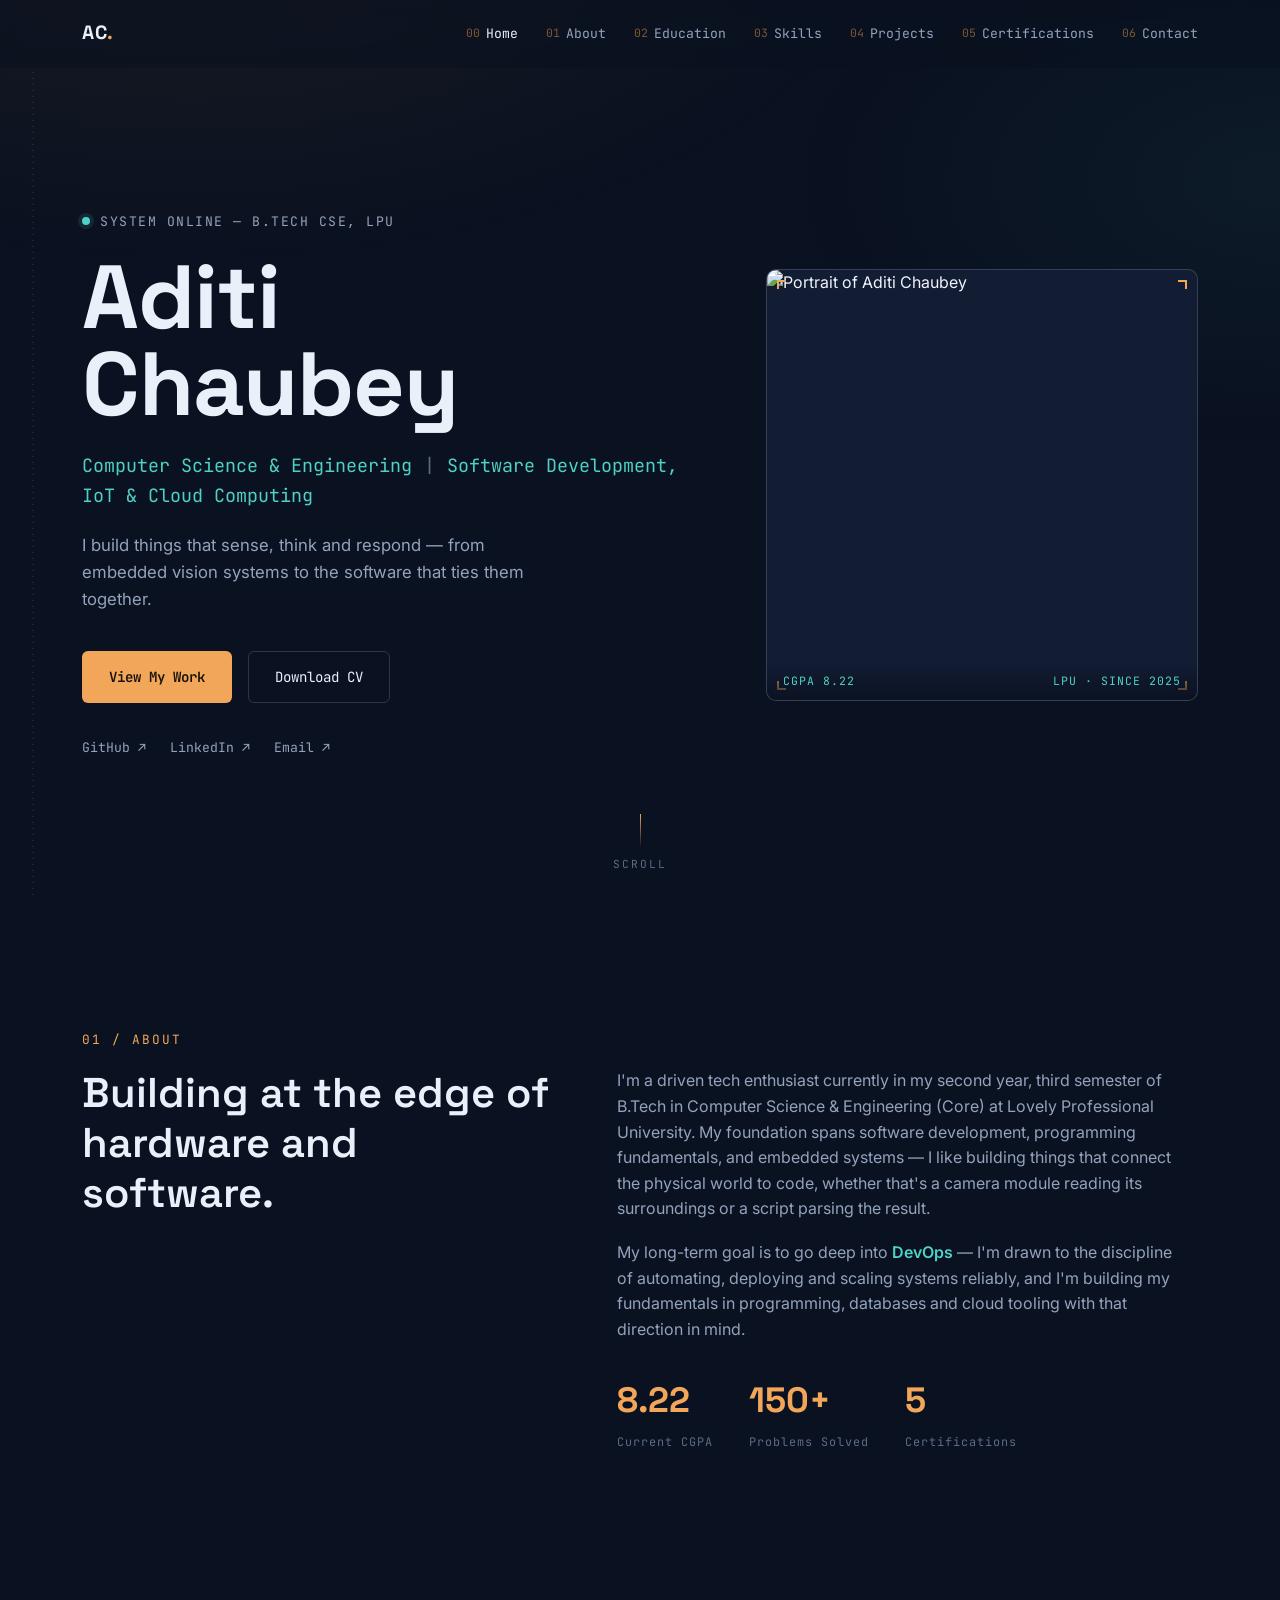
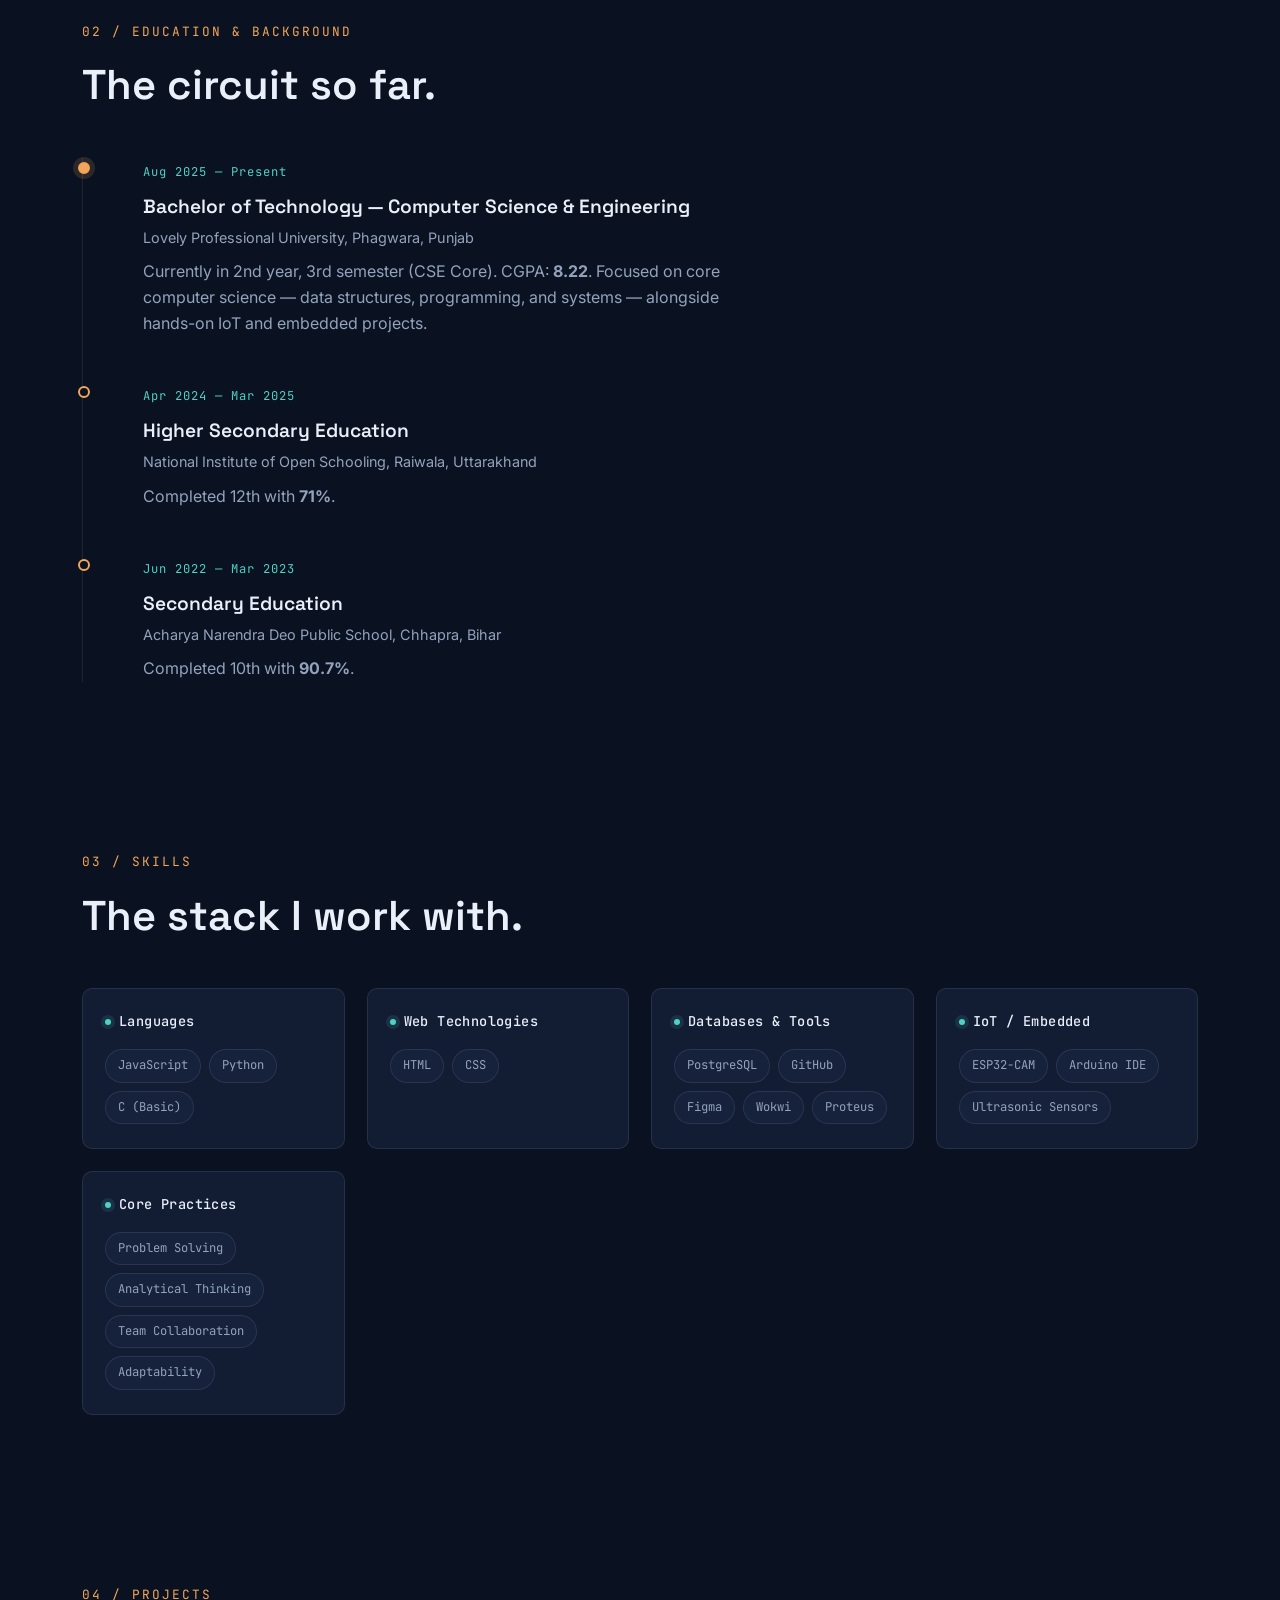
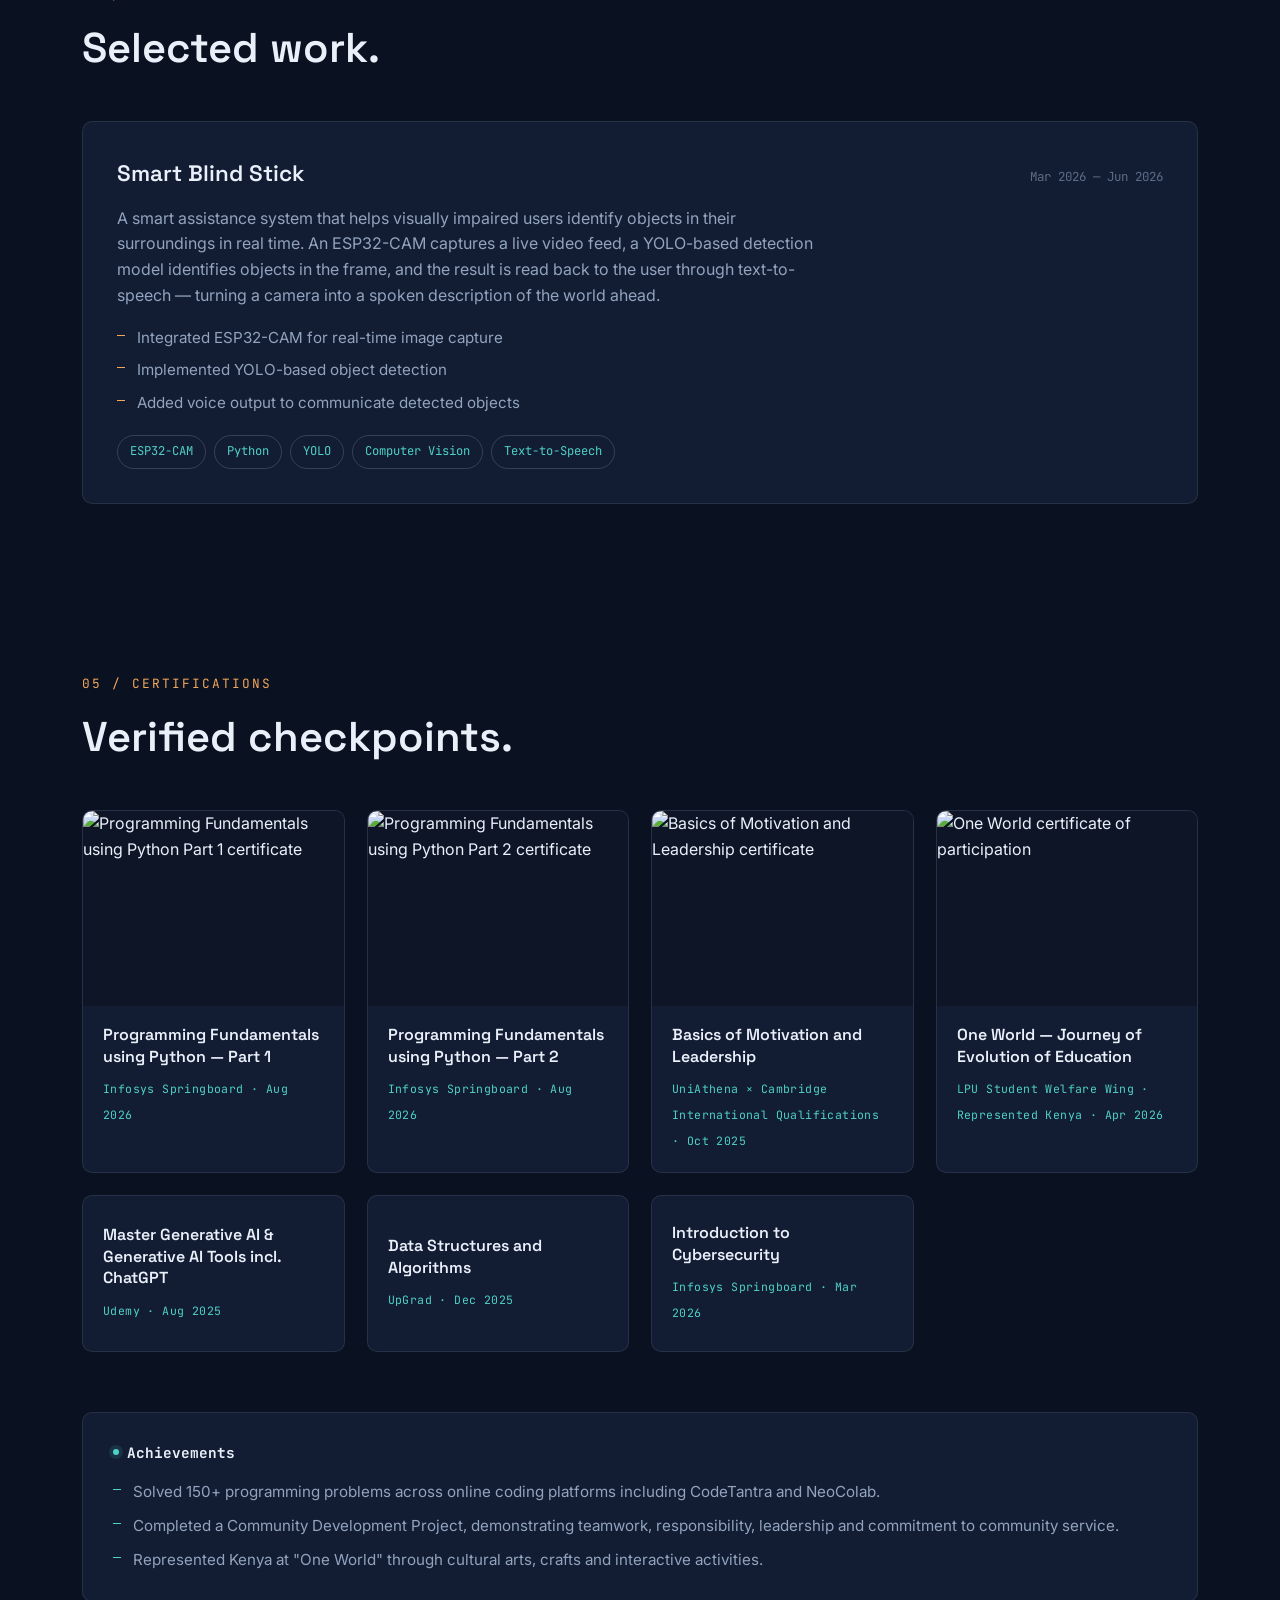
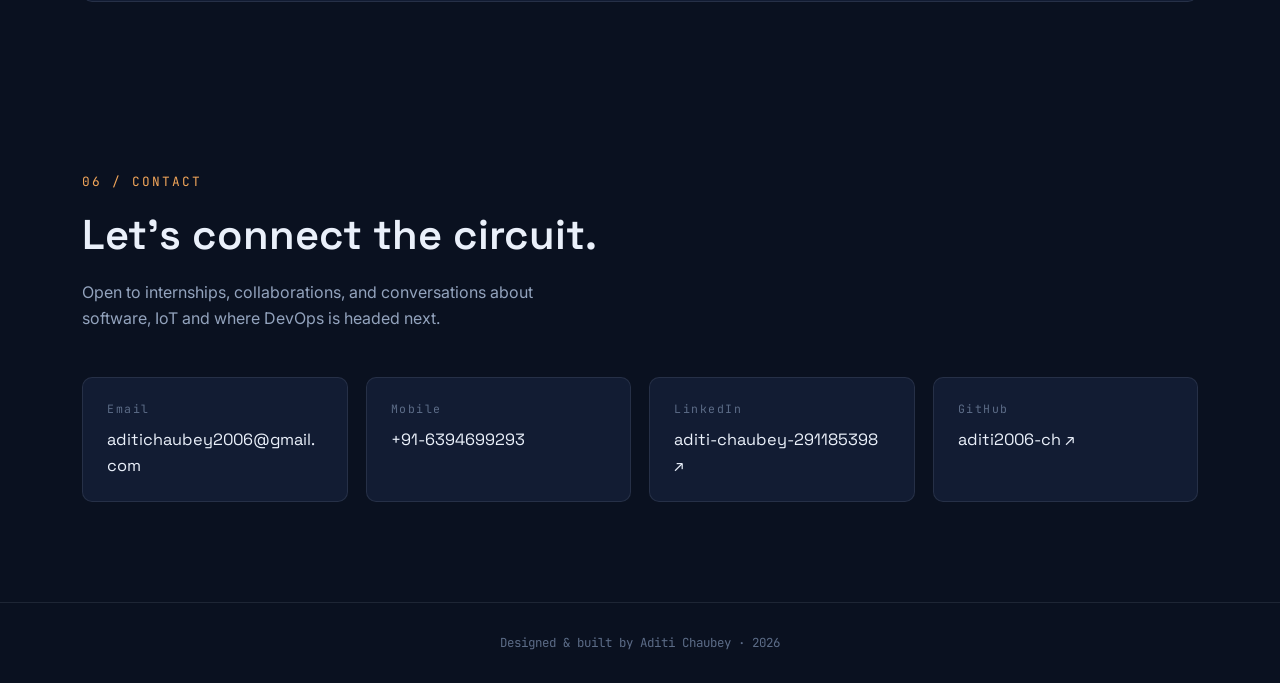
==== index.html @ 1ad700a3 "Add files via upload" ====
<!DOCTYPE html>
<html lang="en">
<head>
<meta charset="UTF-8">
<meta name="viewport" content="width=device-width, initial-scale=1.0">
<title>Aditi Chaubey — Computer Science & Engineering</title>
<meta name="description" content="Portfolio of Aditi Chaubey — CSE student at Lovely Professional University, working across software development, IoT and cloud computing.">
<link rel="preconnect" href="https://fonts.googleapis.com">
<link rel="preconnect" href="https://fonts.gstatic.com" crossorigin>
<link href="https://fonts.googleapis.com/css2?family=Space+Grotesk:wght@400;500;600;700&family=Inter:wght@400;500;600&family=JetBrains+Mono:wght@400;500&display=swap" rel="stylesheet">
<link rel="stylesheet" href="style.css">
</head>
<body>

<!-- Circuit trace that runs the length of the page -->
<svg class="trace-line" width="2" height="100%" viewBox="0 0 2 100" preserveAspectRatio="none" aria-hidden="true">
  <line x1="1" y1="0" x2="1" y2="100" />
</svg>

<div class="grain" aria-hidden="true"></div>

<nav class="navbar" id="navbar">
  <div class="nav-inner">
    <a href="#home" class="nav-logo">AC<span class="dot">.</span></a>
    <button class="nav-toggle" id="navToggle" aria-label="Toggle menu" aria-expanded="false">
      <span></span><span></span><span></span>
    </button>
    <ul class="nav-links" id="navLinks">
      <li><a href="#home"><span class="tag">00</span>Home</a></li>
      <li><a href="#about"><span class="tag">01</span>About</a></li>
      <li><a href="#education"><span class="tag">02</span>Education</a></li>
      <li><a href="#skills"><span class="tag">03</span>Skills</a></li>
      <li><a href="#projects"><span class="tag">04</span>Projects</a></li>
      <li><a href="#certifications"><span class="tag">05</span>Certifications</a></li>
      <li><a href="#contact"><span class="tag">06</span>Contact</a></li>
    </ul>
  </div>
</nav>

<main>

  <!-- ============ HERO ============ -->
  <section id="home" class="hero">
    <div class="hero-grid">
      <div class="hero-copy" data-reveal>
        <p class="eyebrow"><span class="node"></span>SYSTEM ONLINE — B.TECH CSE, LPU</p>
        <h1 class="hero-name">Aditi<br>Chaubey</h1>
        <p class="hero-role">Computer Science &amp; Engineering<span class="pipe">|</span>Software Development, IoT &amp; Cloud Computing</p>
        <p class="hero-desc">I build things that sense, think and respond — from embedded vision systems to the software that ties them together.</p>
        <div class="hero-cta">
          <a href="#projects" class="btn btn-primary">View My Work</a>
          <a href="assets/cv/Aditi_Chaubey_CV.pdf" download class="btn btn-outline">Download CV</a>
        </div>
        <div class="hero-links">
          <a href="https://github.com/aditi2006-ch" target="_blank" rel="noopener">GitHub ↗</a>
          <a href="https://www.linkedin.com/in/aditi-chaubey-291185398/" target="_blank" rel="noopener">LinkedIn ↗</a>
          <a href="mailto:aditichaubey2006@gmail.com">Email ↗</a>
        </div>
      </div>
      <div class="hero-visual" data-reveal>
        <div class="scanframe">
          <img src="assets/img/profile.jpg" alt="Portrait of Aditi Chaubey">
          <svg class="corner tl" viewBox="0 0 24 24"><path d="M1 9V1H9"/></svg>
          <svg class="corner tr" viewBox="0 0 24 24"><path d="M23 9V1H15"/></svg>
          <svg class="corner bl" viewBox="0 0 24 24"><path d="M1 15V23H9"/></svg>
          <svg class="corner br" viewBox="0 0 24 24"><path d="M23 15V23H15"/></svg>
          <div class="scan-readout">
            <span>CGPA 8.22</span><span>LPU · SINCE 2025</span>
          </div>
        </div>
      </div>
    </div>
    <a href="#about" class="scroll-cue" aria-label="Scroll to About">
      <span></span>SCROLL
    </a>
  </section>

  <!-- ============ ABOUT ============ -->
  <section id="about" class="section">
    <p class="section-eyebrow">01 / ABOUT</p>
    <div class="about-grid">
      <h2 class="section-title" data-reveal>Building at the edge of<br>hardware and software.</h2>
      <div class="about-body" data-reveal>
        <p>I'm a driven tech enthusiast currently in my second year, third semester of B.Tech in Computer Science &amp; Engineering (Core) at Lovely Professional University. My foundation spans software development, programming fundamentals, and embedded systems — I like building things that connect the physical world to code, whether that's a camera module reading its surroundings or a script parsing the result.</p>
        <p>My long-term goal is to go deep into <strong>DevOps</strong> — I'm drawn to the discipline of automating, deploying and scaling systems reliably, and I'm building my fundamentals in programming, databases and cloud tooling with that direction in mind.</p>
        <div class="about-stats">
          <div class="stat"><span class="stat-num">8.22</span><span class="stat-label">Current CGPA</span></div>
          <div class="stat"><span class="stat-num">150+</span><span class="stat-label">Problems Solved</span></div>
          <div class="stat"><span class="stat-num">5</span><span class="stat-label">Certifications</span></div>
        </div>
      </div>
    </div>
  </section>

  <!-- ============ EDUCATION (timeline) ============ -->
  <section id="education" class="section">
    <p class="section-eyebrow">02 / EDUCATION &amp; BACKGROUND</p>
    <h2 class="section-title" data-reveal>The circuit so far.</h2>

    <div class="timeline">

      <div class="tl-item" data-reveal>
        <div class="tl-node"></div>
        <div class="tl-card">
          <span class="tl-date">Aug 2025 — Present</span>
          <h3>Bachelor of Technology — Computer Science &amp; Engineering</h3>
          <p class="tl-place">Lovely Professional University, Phagwara, Punjab</p>
          <p>Currently in 2nd year, 3rd semester (CSE Core). CGPA: <strong>8.22</strong>. Focused on core computer science — data structures, programming, and systems — alongside hands-on IoT and embedded projects.</p>
        </div>
      </div>

      <div class="tl-item" data-reveal>
        <div class="tl-node"></div>
        <div class="tl-card">
          <span class="tl-date">Apr 2024 — Mar 2025</span>
          <h3>Higher Secondary Education</h3>
          <p class="tl-place">National Institute of Open Schooling, Raiwala, Uttarakhand</p>
          <p>Completed 12th with <strong>71%</strong>.</p>
        </div>
      </div>

      <div class="tl-item" data-reveal>
        <div class="tl-node"></div>
        <div class="tl-card">
          <span class="tl-date">Jun 2022 — Mar 2023</span>
          <h3>Secondary Education</h3>
          <p class="tl-place">Acharya Narendra Deo Public School, Chhapra, Bihar</p>
          <p>Completed 10th with <strong>90.7%</strong>.</p>
        </div>
      </div>

    </div>
  </section>

  <!-- ============ SKILLS ============ -->
  <section id="skills" class="section">
    <p class="section-eyebrow">03 / SKILLS</p>
    <h2 class="section-title" data-reveal>The stack I work with.</h2>

    <div class="skills-board">
      <div class="skill-group" data-reveal>
        <h3><span class="node small"></span>Languages</h3>
        <div class="chips">
          <span class="chip">JavaScript</span><span class="chip">Python</span><span class="chip">C (Basic)</span>
        </div>
      </div>
      <div class="skill-group" data-reveal>
        <h3><span class="node small"></span>Web Technologies</h3>
        <div class="chips">
          <span class="chip">HTML</span><span class="chip">CSS</span>
        </div>
      </div>
      <div class="skill-group" data-reveal>
        <h3><span class="node small"></span>Databases &amp; Tools</h3>
        <div class="chips">
          <span class="chip">PostgreSQL</span><span class="chip">GitHub</span><span class="chip">Figma</span><span class="chip">Wokwi</span><span class="chip">Proteus</span>
        </div>
      </div>
      <div class="skill-group" data-reveal>
        <h3><span class="node small"></span>IoT / Embedded</h3>
        <div class="chips">
          <span class="chip">ESP32-CAM</span><span class="chip">Arduino IDE</span><span class="chip">Ultrasonic Sensors</span>
        </div>
      </div>
      <div class="skill-group" data-reveal>
        <h3><span class="node small"></span>Core Practices</h3>
        <div class="chips">
          <span class="chip">Problem Solving</span><span class="chip">Analytical Thinking</span><span class="chip">Team Collaboration</span><span class="chip">Adaptability</span>
        </div>
      </div>
    </div>
  </section>

  <!-- ============ PROJECTS ============ -->
  <section id="projects" class="section">
    <p class="section-eyebrow">04 / PROJECTS</p>
    <h2 class="section-title" data-reveal>Selected work.</h2>

    <div class="project-list">
      <article class="project-card" data-reveal>
        <div class="project-head">
          <h3>Smart Blind Stick</h3>
          <span class="project-date">Mar 2026 — Jun 2026</span>
        </div>
        <p>A smart assistance system that helps visually impaired users identify objects in their surroundings in real time. An ESP32-CAM captures a live video feed, a YOLO-based detection model identifies objects in the frame, and the result is read back to the user through text-to-speech — turning a camera into a spoken description of the world ahead.</p>
        <ul class="project-highlights">
          <li>Integrated ESP32-CAM for real-time image capture</li>
          <li>Implemented YOLO-based object detection</li>
          <li>Added voice output to communicate detected objects</li>
        </ul>
        <div class="chips">
          <span class="chip chip-outline">ESP32-CAM</span>
          <span class="chip chip-outline">Python</span>
          <span class="chip chip-outline">YOLO</span>
          <span class="chip chip-outline">Computer Vision</span>
          <span class="chip chip-outline">Text-to-Speech</span>
        </div>
      </article>
    </div>
  </section>

  <!-- ============ CERTIFICATIONS ============ -->
  <section id="certifications" class="section">
    <p class="section-eyebrow">05 / CERTIFICATIONS</p>
    <h2 class="section-title" data-reveal>Verified checkpoints.</h2>

    <div class="cert-grid">

      <a class="cert-card" data-reveal href="assets/certs/cert-python-part1.jpg" target="_blank" rel="noopener">
        <div class="cert-thumb"><img src="assets/certs/cert-python-part1.jpg" alt="Programming Fundamentals using Python Part 1 certificate" loading="lazy"></div>
        <div class="cert-info">
          <h3>Programming Fundamentals using Python — Part 1</h3>
          <span>Infosys Springboard · Aug 2026</span>
        </div>
      </a>

      <a class="cert-card" data-reveal href="assets/certs/cert-python-part2.jpg" target="_blank" rel="noopener">
        <div class="cert-thumb"><img src="assets/certs/cert-python-part2.jpg" alt="Programming Fundamentals using Python Part 2 certificate" loading="lazy"></div>
        <div class="cert-info">
          <h3>Programming Fundamentals using Python — Part 2</h3>
          <span>Infosys Springboard · Aug 2026</span>
        </div>
      </a>

      <a class="cert-card" data-reveal href="assets/certs/cert-leadership.jpg" target="_blank" rel="noopener">
        <div class="cert-thumb"><img src="assets/certs/cert-leadership.jpg" alt="Basics of Motivation and Leadership certificate" loading="lazy"></div>
        <div class="cert-info">
          <h3>Basics of Motivation and Leadership</h3>
          <span>UniAthena × Cambridge International Qualifications · Oct 2025</span>
        </div>
      </a>

      <a class="cert-card" data-reveal href="assets/certs/cert-oneworld.jpg" target="_blank" rel="noopener">
        <div class="cert-thumb"><img src="assets/certs/cert-oneworld.jpg" alt="One World certificate of participation" loading="lazy"></div>
        <div class="cert-info">
          <h3>One World — Journey of Evolution of Education</h3>
          <span>LPU Student Welfare Wing · Represented Kenya · Apr 2026</span>
        </div>
      </a>

      <div class="cert-card cert-plain" data-reveal>
        <div class="cert-info">
          <h3>Master Generative AI &amp; Generative AI Tools incl. ChatGPT</h3>
          <span>Udemy · Aug 2025</span>
        </div>
      </div>

      <div class="cert-card cert-plain" data-reveal>
        <div class="cert-info">
          <h3>Data Structures and Algorithms</h3>
          <span>UpGrad · Dec 2025</span>
        </div>
      </div>

      <div class="cert-card cert-plain" data-reveal>
        <div class="cert-info">
          <h3>Introduction to Cybersecurity</h3>
          <span>Infosys Springboard · Mar 2026</span>
        </div>
      </div>

    </div>

    <div class="achievements" data-reveal>
      <h3><span class="node small"></span>Achievements</h3>
      <ul>
        <li>Solved 150+ programming problems across online coding platforms including CodeTantra and NeoColab.</li>
        <li>Completed a Community Development Project, demonstrating teamwork, responsibility, leadership and commitment to community service.</li>
        <li>Represented Kenya at "One World" through cultural arts, crafts and interactive activities.</li>
      </ul>
    </div>
  </section>

  <!-- ============ CONTACT ============ -->
  <section id="contact" class="section contact-section">
    <p class="section-eyebrow">06 / CONTACT</p>
    <h2 class="section-title" data-reveal>Let's connect the circuit.</h2>
    <p class="contact-lede" data-reveal>Open to internships, collaborations, and conversations about software, IoT and where DevOps is headed next.</p>

    <div class="contact-grid" data-reveal>
      <a class="contact-card" href="mailto:aditichaubey2006@gmail.com">
        <span class="contact-label">Email</span>
        <span class="contact-value">aditichaubey2006@gmail.com</span>
      </a>
      <a class="contact-card" href="tel:+916394699293">
        <span class="contact-label">Mobile</span>
        <span class="contact-value">+91-6394699293</span>
      </a>
      <a class="contact-card" href="https://www.linkedin.com/in/aditi-chaubey-291185398/" target="_blank" rel="noopener">
        <span class="contact-label">LinkedIn</span>
        <span class="contact-value">aditi-chaubey-291185398 ↗</span>
      </a>
      <a class="contact-card" href="https://github.com/aditi2006-ch" target="_blank" rel="noopener">
        <span class="contact-label">GitHub</span>
        <span class="contact-value">aditi2006-ch ↗</span>
      </a>
    </div>
  </section>

</main>

<footer class="footer">
  <p>Designed &amp; built by Aditi Chaubey · <span id="year"></span></p>
</footer>

<script src="script.js"></script>
</body>
</html>
---- style.css ----
/* =========================================================
   TOKENS
   ========================================================= */
:root{
  --bg: #0A1120;
  --bg-soft: #0D1526;
  --surface: #121C33;
  --surface-2: #16213C;
  --border: rgba(210, 225, 245, 0.10);
  --border-strong: rgba(210, 225, 245, 0.18);

  --accent: #F2A65A;      /* copper / circuit-trace amber */
  --accent-dim: #7A5730;
  --accent-2: #4FD1C5;    /* indicator teal */

  --text: #EAF0FA;
  --text-muted: #93A3BD;
  --text-faint: #5C6C87;

  --font-display: 'Space Grotesk', sans-serif;
  --font-body: 'Inter', sans-serif;
  --font-mono: 'JetBrains Mono', monospace;

  --maxw: 1180px;
  --radius: 10px;
}

*{ box-sizing: border-box; margin:0; padding:0; }

html{
  scroll-behavior: smooth;
}

@media (prefers-reduced-motion: reduce){
  html{ scroll-behavior: auto; }
  *{ animation-duration: 0.001ms !important; animation-iteration-count: 1 !important; transition-duration: 0.001ms !important; }
}

body{
  background: var(--bg);
  color: var(--text);
  font-family: var(--font-body);
  line-height: 1.6;
  overflow-x: hidden;
}

img{ max-width: 100%; display:block; }
a{ color: inherit; text-decoration: none; }
ul{ list-style: none; }

::selection{ background: var(--accent); color: #14100a; }

/* focus visibility */
a:focus-visible, button:focus-visible{
  outline: 2px solid var(--accent-2);
  outline-offset: 3px;
  border-radius: 4px;
}

/* subtle grain / vignette for depth */
.grain{
  position: fixed; inset:0; pointer-events:none; z-index: 0;
  background:
    radial-gradient(1200px 600px at 15% -10%, rgba(242,166,90,0.07), transparent 60%),
    radial-gradient(900px 500px at 100% 20%, rgba(79,209,197,0.05), transparent 55%);
}

/* the signature circuit trace running the height of the page */
.trace-line{
  position: absolute; top:0; left: 32px; height: 100%; z-index: 0;
  pointer-events: none;
}
.trace-line line{
  stroke: var(--border-strong);
  stroke-width: 1;
  stroke-dasharray: 1 5;
  vector-effect: non-scaling-stroke;
}
@media (max-width: 860px){ .trace-line{ display:none; } }

.node{
  display:inline-block; width:8px; height:8px; border-radius:50%;
  background: var(--accent-2); margin-right:10px;
  box-shadow: 0 0 0 4px rgba(79,209,197,0.12);
  animation: pulse 2.4s ease-in-out infinite;
}
.node.small{ width:6px; height:6px; margin-right:8px; }
@keyframes pulse{
  0%,100%{ box-shadow: 0 0 0 4px rgba(79,209,197,0.12); }
  50%{ box-shadow: 0 0 0 8px rgba(79,209,197,0.04); }
}

/* =========================================================
   NAV
   ========================================================= */
.navbar{
  position: fixed; top:0; left:0; right:0; z-index: 100;
  backdrop-filter: blur(10px);
  background: rgba(10,17,32,0.55);
  border-bottom: 1px solid transparent;
  transition: border-color .3s ease, background .3s ease;
}
.navbar.scrolled{
  border-bottom-color: var(--border);
  background: rgba(10,17,32,0.85);
}
.nav-inner{
  max-width: var(--maxw); margin:0 auto; padding: 18px 32px;
  display:flex; align-items:center; justify-content:space-between;
}
.nav-logo{
  font-family: var(--font-display); font-weight:700; font-size:1.2rem; letter-spacing: 0.5px;
}
.nav-logo .dot{ color: var(--accent); }
.nav-links{
  display:flex; gap: 28px;
}
.nav-links a{
  font-family: var(--font-mono); font-size: 0.82rem; color: var(--text-muted);
  display:flex; align-items:center; gap:6px;
  transition: color .2s ease;
  position: relative;
}
.nav-links a .tag{ color: var(--accent-dim); font-size: 0.72rem; }
.nav-links a:hover{ color: var(--text); }
.nav-links a:hover .tag{ color: var(--accent); }

.nav-toggle{
  display:none; flex-direction:column; gap:5px; background:none; border:none; cursor:pointer; padding:6px;
}
.nav-toggle span{ width:22px; height:2px; background: var(--text); display:block; transition: transform .25s ease, opacity .25s ease; }

@media (max-width: 860px){
  .nav-toggle{ display:flex; }
  .nav-links{
    position: fixed; top: 0; right: 0; height: 100vh; width: min(78vw, 320px);
    background: var(--bg-soft); border-left: 1px solid var(--border);
    flex-direction: column; justify-content:center; gap: 26px; padding: 40px;
    transform: translateX(100%); transition: transform .35s ease;
  }
  .nav-links.open{ transform: translateX(0); }
  .nav-links a{ font-size: 1rem; }
  .nav-toggle.open span:nth-child(1){ transform: translateY(7px) rotate(45deg); }
  .nav-toggle.open span:nth-child(2){ opacity: 0; }
  .nav-toggle.open span:nth-child(3){ transform: translateY(-7px) rotate(-45deg); }
}

/* =========================================================
   LAYOUT / SECTION SCAFFOLDING
   ========================================================= */
main{ position: relative; z-index: 1; }

.section{
  max-width: var(--maxw); margin: 0 auto; padding: 130px 32px 40px;
}
.section-eyebrow{
  font-family: var(--font-mono); color: var(--accent); font-size: 0.8rem;
  letter-spacing: 2px; margin-bottom: 18px;
}
.section-title{
  font-family: var(--font-display); font-weight: 600;
  font-size: clamp(1.7rem, 3.4vw, 2.6rem); line-height: 1.2; margin-bottom: 48px;
  max-width: 720px;
}

[data-reveal]{
  opacity: 0; transform: translateY(26px);
  transition: opacity .7s cubic-bezier(.2,.7,.3,1), transform .7s cubic-bezier(.2,.7,.3,1);
}
[data-reveal].in-view{ opacity: 1; transform: none; }

/* =========================================================
   HERO
   ========================================================= */
.hero{
  min-height: 100vh; display:flex; flex-direction:column; justify-content:center;
  max-width: var(--maxw); margin: 0 auto; padding: 130px 32px 60px; position: relative;
}
.hero-grid{
  display:grid; grid-template-columns: 1.3fr 0.9fr; gap: 60px; align-items:center;
}
.eyebrow{
  display:flex; align-items:center; font-family: var(--font-mono); font-size: 0.82rem;
  color: var(--text-muted); letter-spacing: 1.5px; margin-bottom: 22px;
}
.hero-name{
  font-family: var(--font-display); font-weight: 700;
  font-size: clamp(3rem, 8vw, 5.6rem); line-height: 0.98; letter-spacing: -1px;
  margin-bottom: 22px;
}
.hero-role{
  font-family: var(--font-mono); font-size: clamp(0.95rem, 1.6vw, 1.15rem);
  color: var(--accent-2); margin-bottom: 22px; line-height:1.6;
}
.hero-role .pipe{ color: var(--text-faint); margin: 0 12px; }
.hero-desc{
  max-width: 480px; color: var(--text-muted); font-size: 1.05rem; margin-bottom: 38px;
}
.hero-cta{ display:flex; gap:16px; flex-wrap:wrap; margin-bottom: 34px; }

.btn{
  font-family: var(--font-mono); font-size: 0.88rem; padding: 14px 26px; border-radius: 6px;
  display:inline-flex; align-items:center; gap:8px; transition: all .25s ease; border: 1px solid transparent;
}
.btn-primary{
  background: var(--accent); color: #17110a; font-weight:600;
}
.btn-primary:hover{ background: #ffb974; transform: translateY(-2px); box-shadow: 0 8px 24px rgba(242,166,90,0.25); }
.btn-outline{
  border-color: var(--border-strong); color: var(--text);
}
.btn-outline:hover{ border-color: var(--accent-2); color: var(--accent-2); transform: translateY(-2px); }

.hero-links{ display:flex; gap:24px; flex-wrap: wrap; }
.hero-links a{
  font-family: var(--font-mono); font-size: 0.82rem; color: var(--text-muted);
  border-bottom: 1px solid transparent;
}
.hero-links a:hover{ color: var(--accent-2); border-color: var(--accent-2); }

/* hero portrait "scan frame" */
.scanframe{
  position: relative; border-radius: var(--radius); overflow:hidden;
  border: 1px solid var(--border-strong);
  background: var(--surface);
  aspect-ratio: 1/1;
}
.scanframe img{ width:100%; height:100%; object-fit: cover; filter: grayscale(15%) contrast(1.03); }
.corner{ position:absolute; width:24px; height:24px; stroke: var(--accent); stroke-width:2; fill:none; }
.corner.tl{ top:10px; left:10px; }
.corner.tr{ top:10px; right:10px; }
.corner.bl{ bottom:10px; left:10px; }
.corner.br{ bottom:10px; right:10px; }
.scan-readout{
  position:absolute; left:0; right:0; bottom:0; padding: 10px 16px;
  display:flex; justify-content:space-between;
  background: linear-gradient(0deg, rgba(10,17,32,0.9), transparent);
  font-family: var(--font-mono); font-size: 0.72rem; color: var(--accent-2); letter-spacing: 1px;
}

.scroll-cue{
  position:absolute; bottom: 26px; left: 50%; transform: translateX(-50%);
  display:flex; flex-direction:column; align-items:center; gap:8px;
  font-family: var(--font-mono); font-size: 0.7rem; letter-spacing: 2px; color: var(--text-faint);
}
.scroll-cue span{
  width:1px; height: 34px; background: linear-gradient(var(--accent), transparent);
  animation: scrolldown 1.8s ease-in-out infinite;
}
@keyframes scrolldown{
  0%{ transform: scaleY(0); transform-origin: top; opacity: 0.4; }
  50%{ transform: scaleY(1); transform-origin: top; opacity: 1; }
  51%{ transform-origin: bottom; }
  100%{ transform: scaleY(0); transform-origin: bottom; opacity: 0.4; }
}

@media (max-width: 860px){
  .hero-grid{ grid-template-columns: 1fr; }
  .hero-visual{ order:-1; max-width: 280px; margin: 0 auto 20px; }
}

/* =========================================================
   ABOUT
   ========================================================= */
.about-grid{
  display:grid; grid-template-columns: 0.9fr 1.1fr; gap: 60px;
}
.about-body p{ color: var(--text-muted); margin-bottom: 18px; max-width: 560px; }
.about-body strong{ color: var(--accent-2); font-weight: 600; }
.about-stats{
  display:flex; gap: 36px; margin-top: 30px; flex-wrap: wrap;
}
.stat{ display:flex; flex-direction:column; }
.stat-num{ font-family: var(--font-display); font-size: 2.2rem; color: var(--accent); font-weight:700; }
.stat-label{ font-family: var(--font-mono); font-size: 0.74rem; color: var(--text-faint); letter-spacing: 1px; margin-top:4px; }

@media (max-width: 860px){ .about-grid{ grid-template-columns: 1fr; gap: 20px; } }

/* =========================================================
   TIMELINE
   ========================================================= */
.timeline{
  position: relative; padding-left: 32px; border-left: 1px solid var(--border);
}
.tl-item{ position: relative; padding-bottom: 46px; padding-left: 28px; }
.tl-item:last-child{ padding-bottom: 0; }
.tl-node{
  position:absolute; left: -37px; top: 4px; width: 12px; height:12px; border-radius:50%;
  background: var(--bg); border: 2px solid var(--accent);
}
.tl-item:first-child .tl-node{ background: var(--accent); box-shadow: 0 0 0 5px rgba(242,166,90,0.15); }
.tl-date{
  font-family: var(--font-mono); font-size: 0.76rem; color: var(--accent-2); letter-spacing: 1px;
}
.tl-card h3{
  font-family: var(--font-display); font-size: 1.2rem; margin: 8px 0 4px; font-weight:600;
}
.tl-place{ color: var(--text-faint); font-size: 0.9rem; margin-bottom: 10px; }
.tl-card p{ color: var(--text-muted); max-width: 620px; }

/* =========================================================
   SKILLS
   ========================================================= */
.skills-board{
  display:grid; grid-template-columns: repeat(auto-fit, minmax(240px, 1fr)); gap: 22px;
}
.skill-group{
  background: var(--surface); border: 1px solid var(--border); border-radius: var(--radius);
  padding: 22px 22px 24px; transition: border-color .25s ease, transform .25s ease;
}
.skill-group:hover{ border-color: var(--border-strong); transform: translateY(-3px); }
.skill-group h3{
  font-family: var(--font-mono); font-size: 0.85rem; font-weight:500; color: var(--text);
  display:flex; align-items:center; margin-bottom: 16px; letter-spacing: 0.4px;
}
.chips{ display:flex; flex-wrap:wrap; gap: 8px; }
.chip{
  font-family: var(--font-mono); font-size: 0.76rem; padding: 6px 12px; border-radius: 20px;
  background: var(--surface-2); color: var(--text-muted); border: 1px solid var(--border);
}
.chip-outline{ background: transparent; border-color: var(--border-strong); color: var(--accent-2); }

/* =========================================================
   PROJECTS
   ========================================================= */
.project-card{
  background: var(--surface); border:1px solid var(--border); border-radius: var(--radius);
  padding: 34px; transition: border-color .25s ease, transform .25s ease;
}
.project-card:hover{ border-color: var(--accent-dim); transform: translateY(-3px); }
.project-head{
  display:flex; justify-content:space-between; align-items:baseline; gap: 20px; flex-wrap:wrap;
  margin-bottom: 14px;
}
.project-head h3{ font-family: var(--font-display); font-size: 1.4rem; font-weight:600; }
.project-date{ font-family: var(--font-mono); font-size: 0.78rem; color: var(--text-faint); }
.project-card > p{ color: var(--text-muted); margin-bottom: 18px; max-width: 720px; }
.project-highlights{ margin-bottom: 20px; }
.project-highlights li{
  position:relative; padding-left: 20px; color: var(--text-muted); margin-bottom: 8px; font-size: 0.95rem;
}
.project-highlights li::before{
  content:''; position:absolute; left:0; top: 9px; width:8px; height:1px; background: var(--accent);
}

/* =========================================================
   CERTIFICATIONS
   ========================================================= */
.cert-grid{
  display:grid; grid-template-columns: repeat(auto-fill, minmax(260px, 1fr)); gap: 22px; margin-bottom: 60px;
}
.cert-card{
  background: var(--surface); border:1px solid var(--border); border-radius: var(--radius);
  overflow:hidden; display:flex; flex-direction:column; transition: border-color .25s ease, transform .25s ease;
}
.cert-card:hover{ border-color: var(--accent-dim); transform: translateY(-4px); }
.cert-thumb{ aspect-ratio: 4/3; overflow:hidden; background:#0d1526; }
.cert-thumb img{ width:100%; height:100%; object-fit: cover; transition: transform .4s ease; }
.cert-card:hover .cert-thumb img{ transform: scale(1.04); }
.cert-info{ padding: 18px 20px 20px; }
.cert-info h3{ font-family: var(--font-display); font-size: 1rem; font-weight:600; margin-bottom: 8px; line-height:1.35; }
.cert-info span{ font-family: var(--font-mono); font-size: 0.72rem; color: var(--accent-2); letter-spacing: 0.4px; }
.cert-plain{ justify-content:center; min-height: 100%; }
.cert-plain .cert-info{ padding: 26px 20px; }

.achievements{
  background: var(--surface); border:1px solid var(--border); border-radius: var(--radius); padding: 28px 30px;
}
.achievements h3{
  font-family: var(--font-mono); font-size: 0.9rem; color: var(--text); margin-bottom: 16px; display:flex; align-items:center;
}
.achievements li{
  position:relative; padding-left:20px; color: var(--text-muted); margin-bottom:10px; font-size:0.95rem;
}
.achievements li:last-child{ margin-bottom:0; }
.achievements li::before{ content:''; position:absolute; left:0; top:9px; width:8px; height:1px; background: var(--accent-2); }

/* =========================================================
   CONTACT
   ========================================================= */
.contact-section{ padding-bottom: 100px; }
.contact-lede{ color: var(--text-muted); max-width: 520px; margin-top: -28px; margin-bottom: 46px; }
.contact-grid{
  display:grid; grid-template-columns: repeat(auto-fit, minmax(230px, 1fr)); gap: 18px;
}
.contact-card{
  background: var(--surface); border:1px solid var(--border); border-radius: var(--radius);
  padding: 22px 24px; display:flex; flex-direction:column; gap:8px;
  transition: border-color .25s ease, transform .25s ease;
}
.contact-card:hover{ border-color: var(--accent); transform: translateY(-3px); }
.contact-label{ font-family: var(--font-mono); font-size: 0.72rem; color: var(--text-faint); letter-spacing: 1.5px; }
.contact-value{ font-family: var(--font-display); font-size: 1.02rem; word-break: break-word; }

/* =========================================================
   FOOTER
   ========================================================= */
.footer{
  text-align:center; padding: 30px 20px; color: var(--text-faint);
  font-family: var(--font-mono); font-size: 0.78rem; border-top: 1px solid var(--border); position:relative; z-index:1;
}
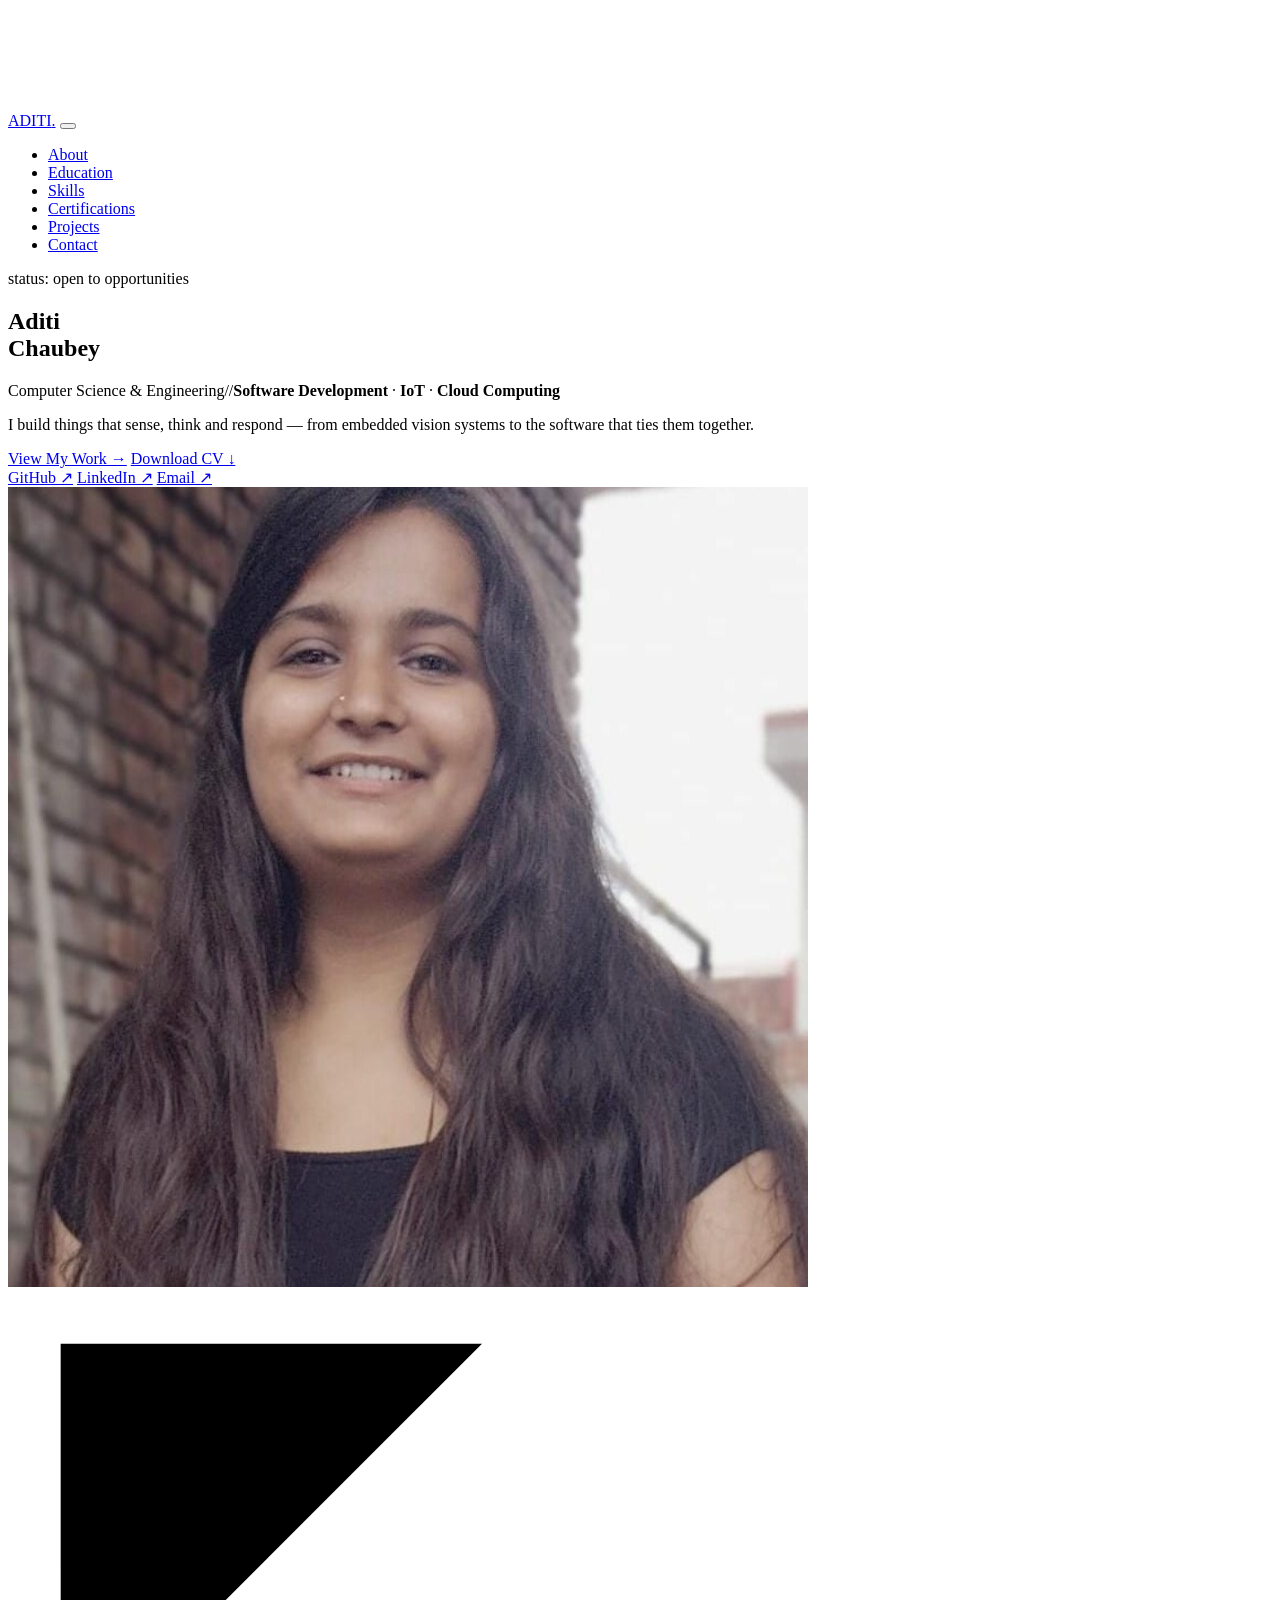
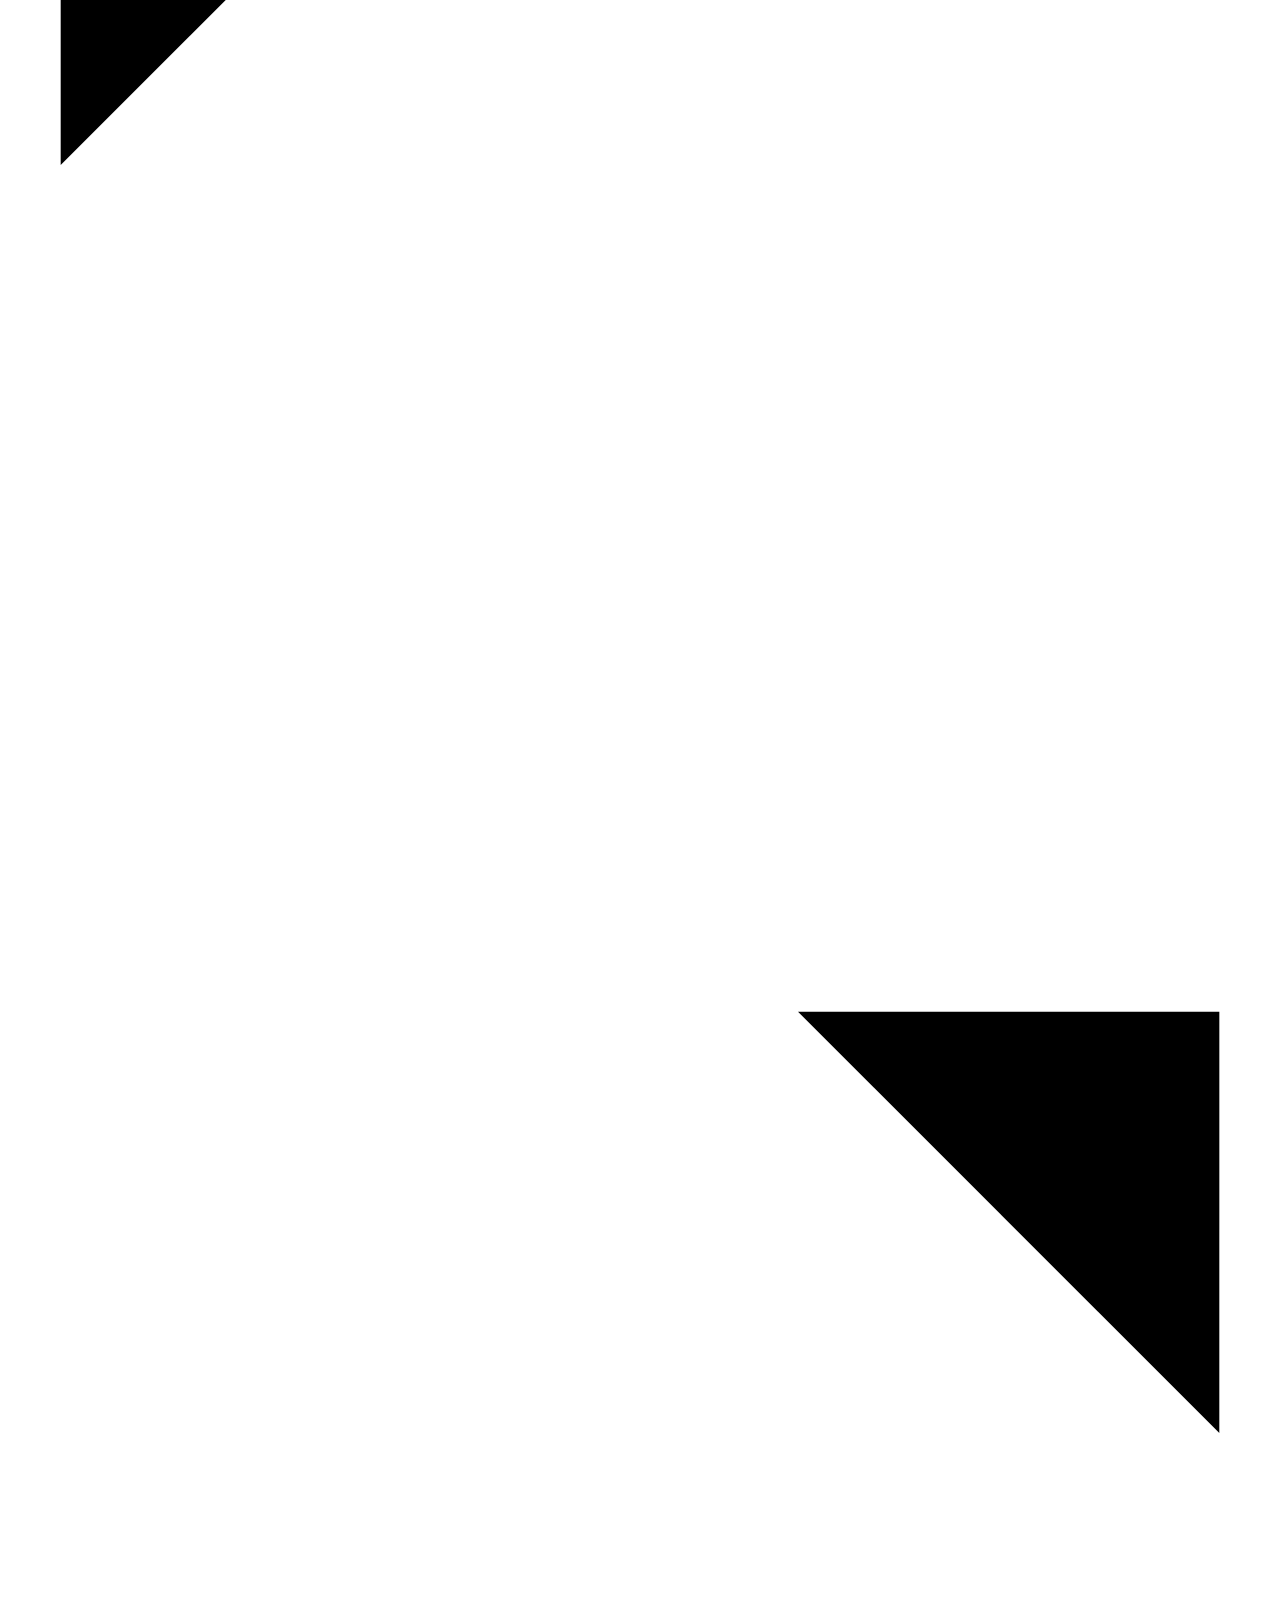
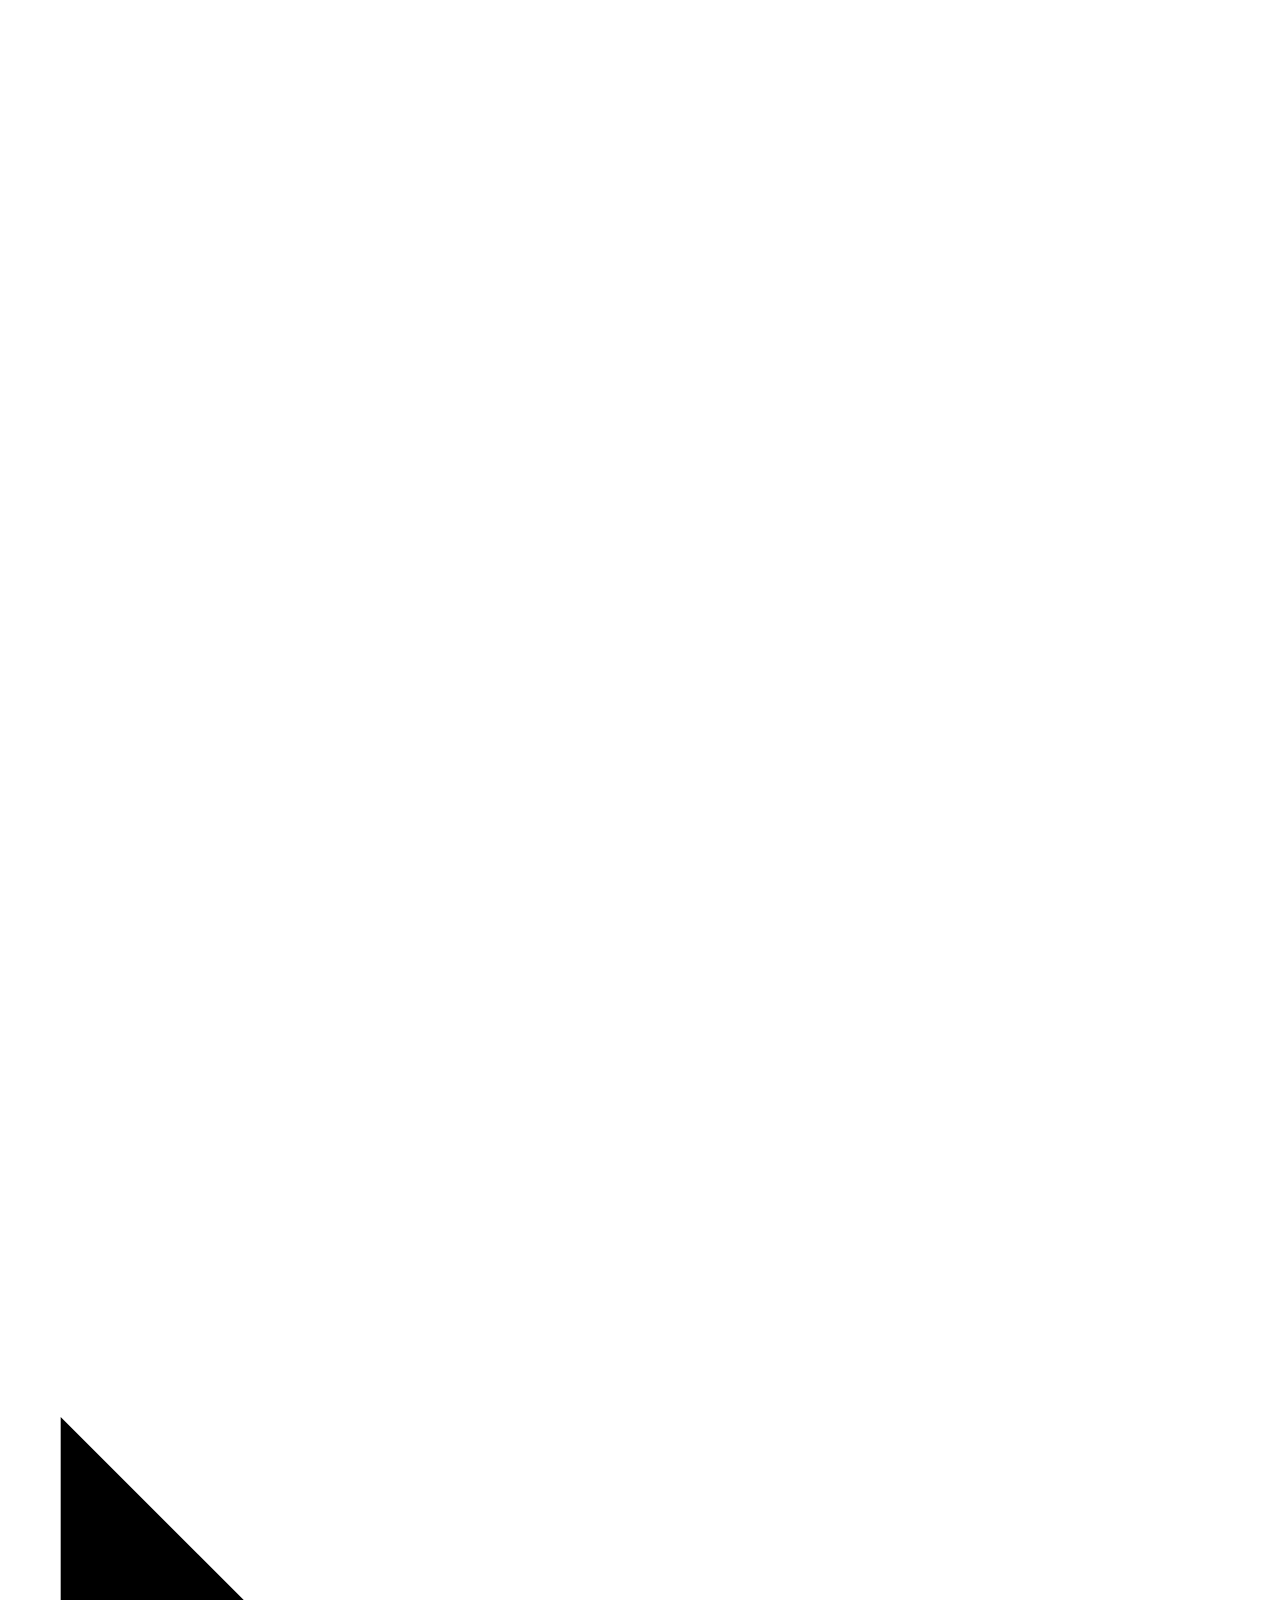
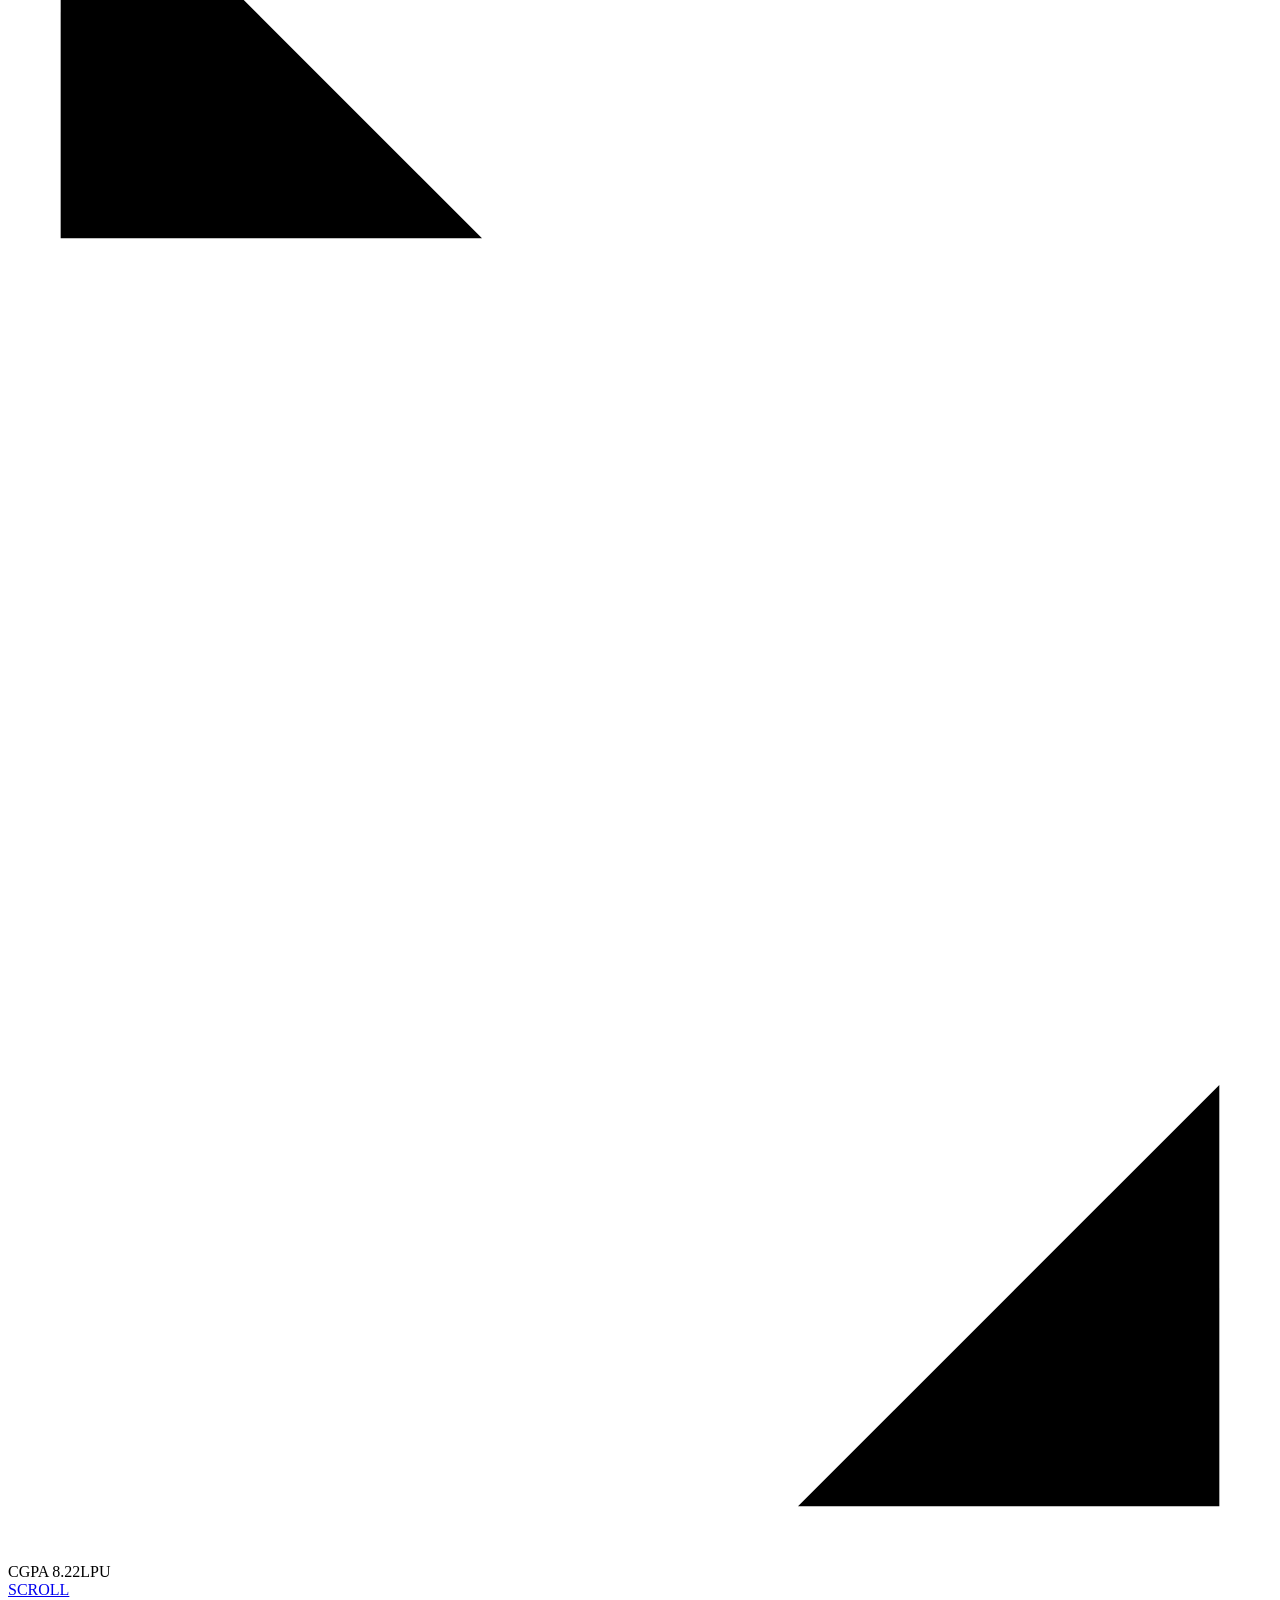
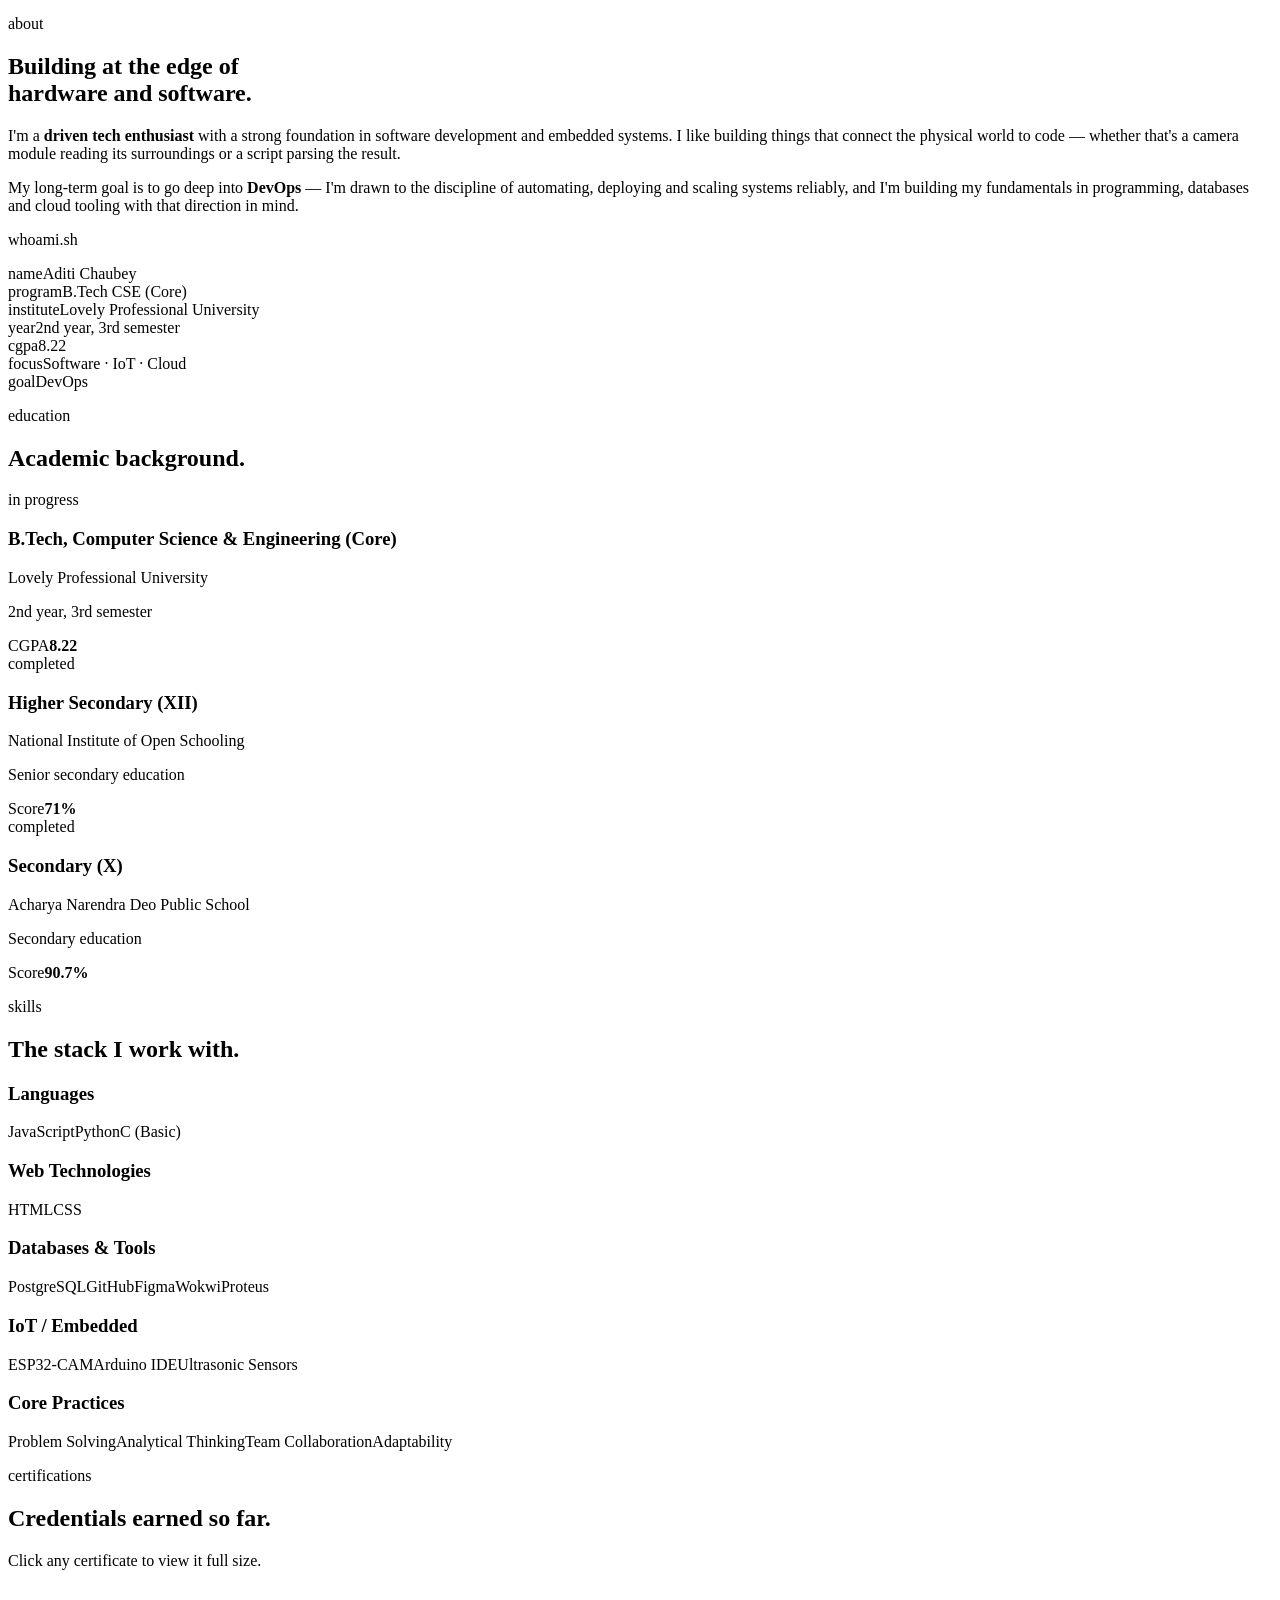
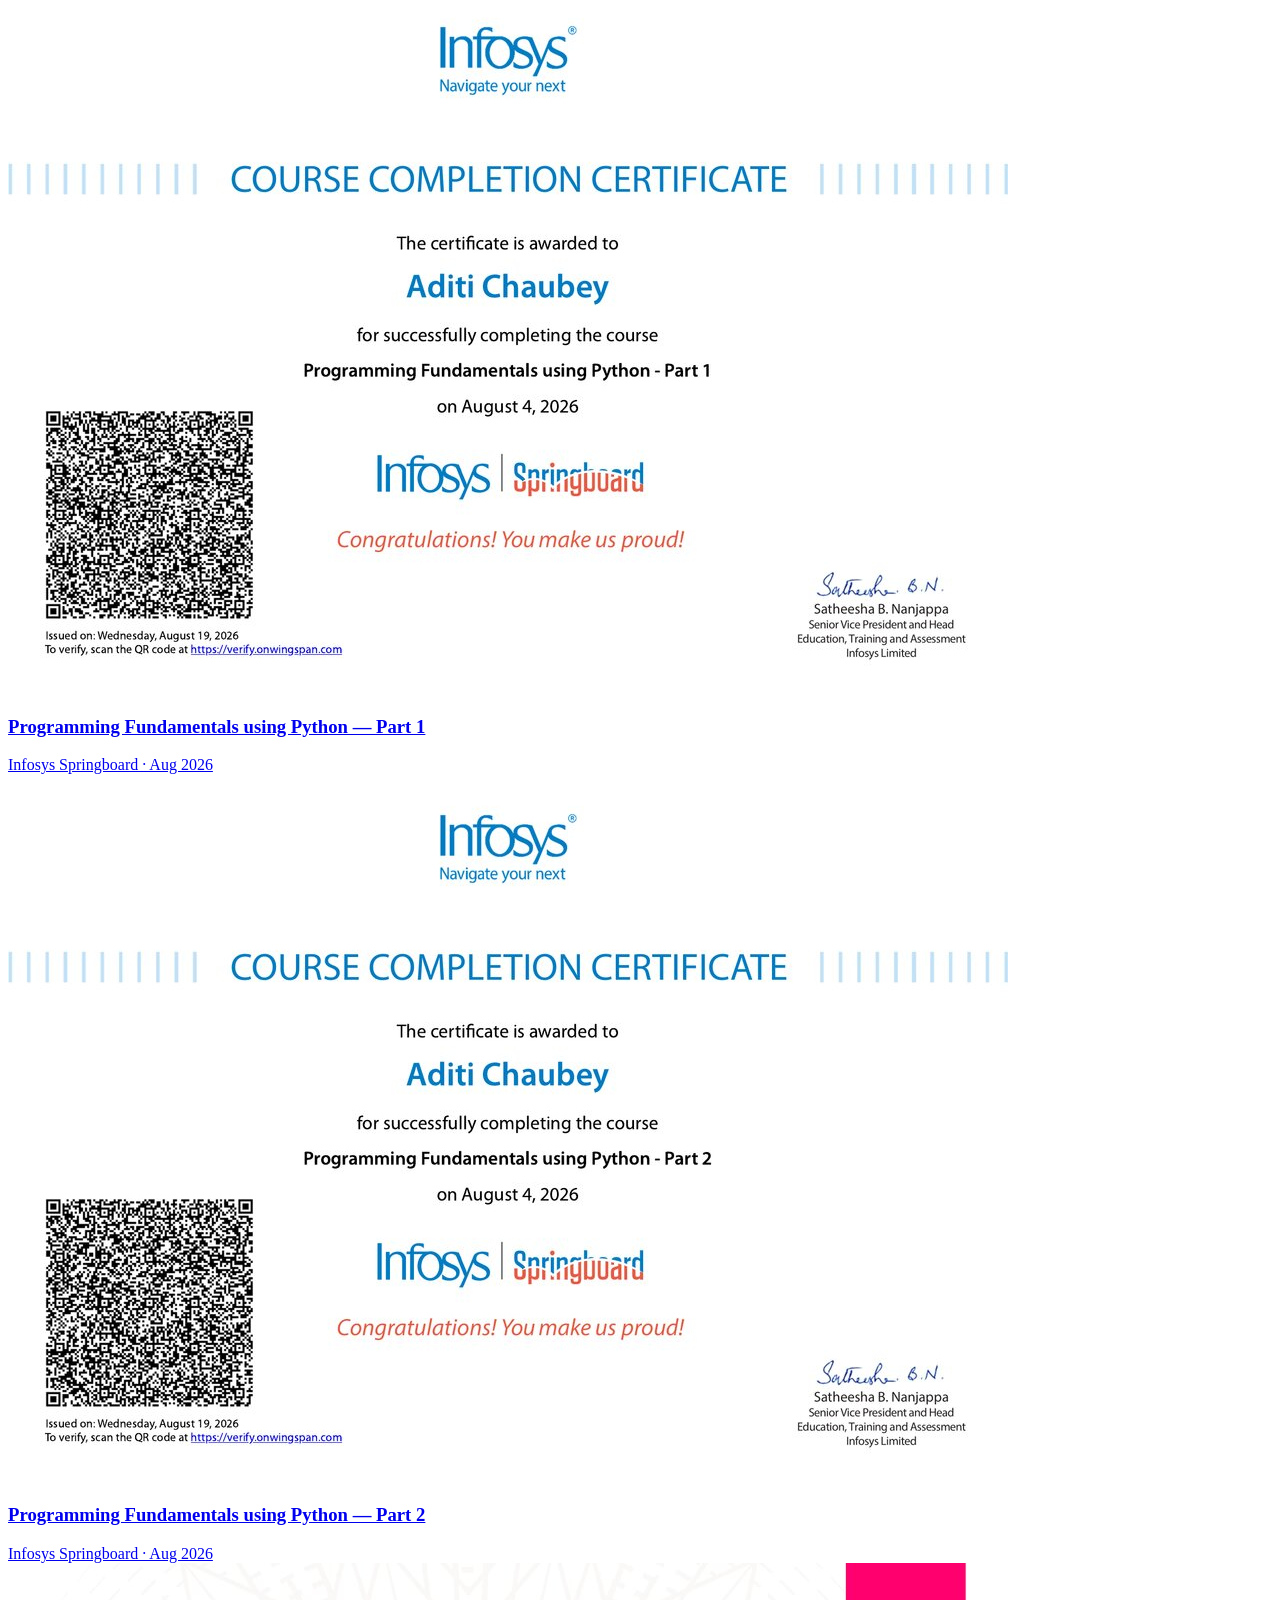
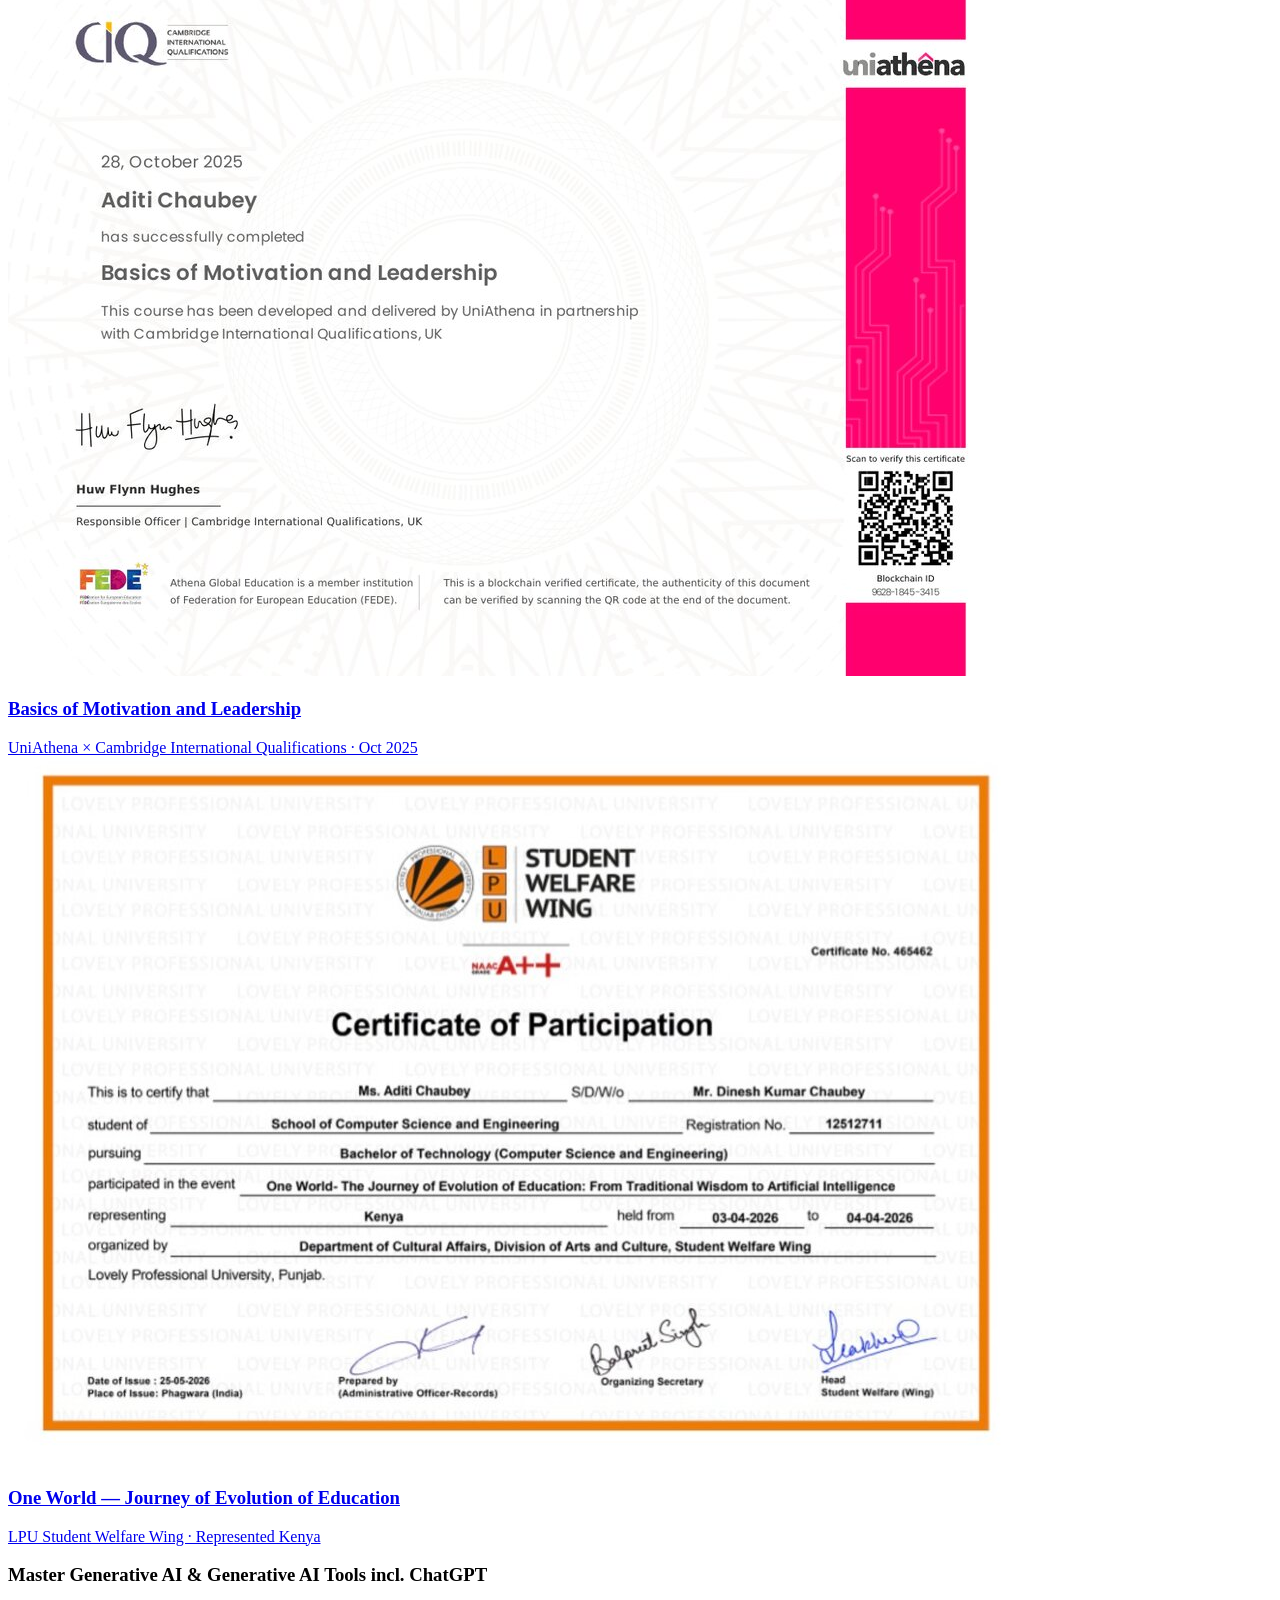
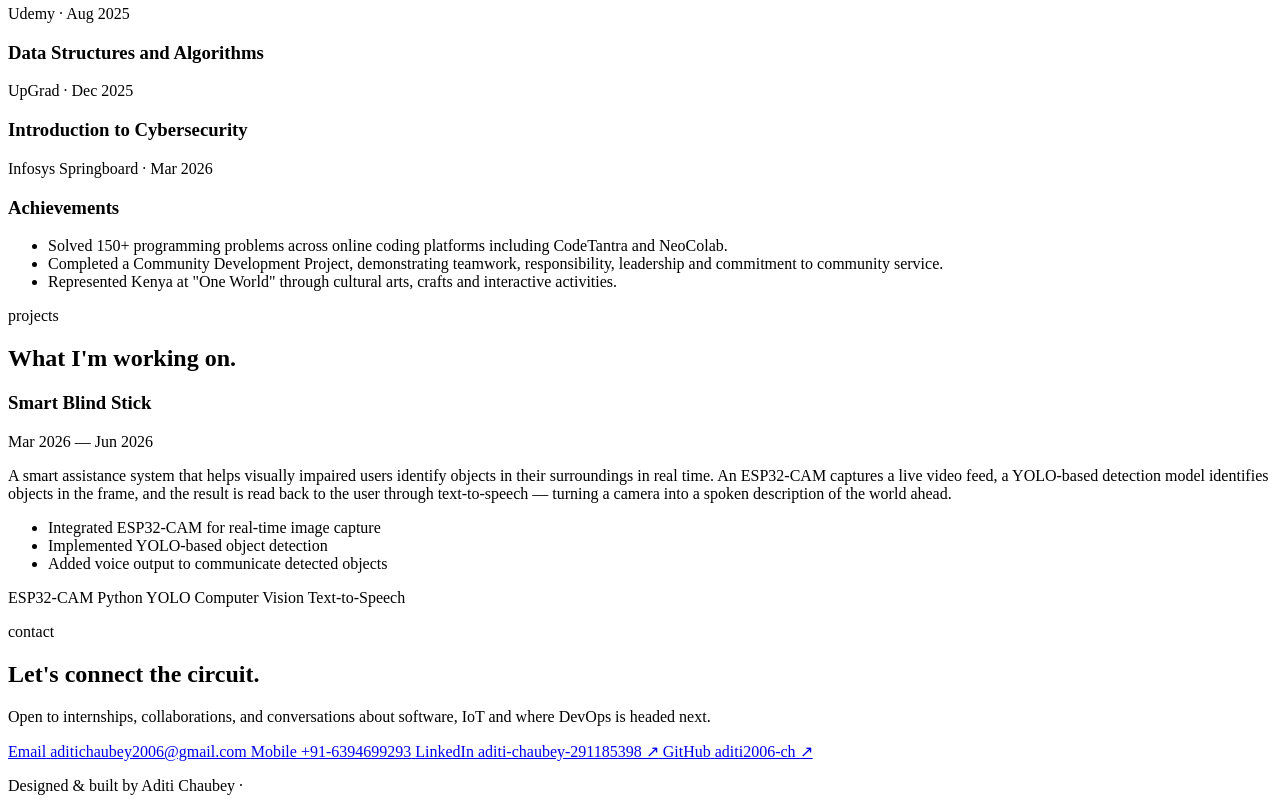
==== commit fc44fe90: "Add files via upload" ====
--- a/index.html
+++ b/index.html
@@ -12,27 +12,24 @@
 </head>
 <body>
 
-<!-- Circuit trace that runs the length of the page -->
 <svg class="trace-line" width="2" height="100%" viewBox="0 0 2 100" preserveAspectRatio="none" aria-hidden="true">
   <line x1="1" y1="0" x2="1" y2="100" />
 </svg>
-
 <div class="grain" aria-hidden="true"></div>
 
 <nav class="navbar" id="navbar">
   <div class="nav-inner">
-    <a href="#home" class="nav-logo">AC<span class="dot">.</span></a>
+    <a href="#home" class="nav-logo">ADITI<span class="dot">.</span></a>
     <button class="nav-toggle" id="navToggle" aria-label="Toggle menu" aria-expanded="false">
       <span></span><span></span><span></span>
     </button>
     <ul class="nav-links" id="navLinks">
-      <li><a href="#home"><span class="tag">00</span>Home</a></li>
-      <li><a href="#about"><span class="tag">01</span>About</a></li>
-      <li><a href="#education"><span class="tag">02</span>Education</a></li>
-      <li><a href="#skills"><span class="tag">03</span>Skills</a></li>
-      <li><a href="#projects"><span class="tag">04</span>Projects</a></li>
-      <li><a href="#certifications"><span class="tag">05</span>Certifications</a></li>
-      <li><a href="#contact"><span class="tag">06</span>Contact</a></li>
+      <li><a href="#about">About</a></li>
+      <li><a href="#education">Education</a></li>
+      <li><a href="#skills">Skills</a></li>
+      <li><a href="#certifications">Certifications</a></li>
+      <li><a href="#projects">Projects</a></li>
+      <li><a href="#contact">Contact</a></li>
     </ul>
   </div>
 </nav>
@@ -43,13 +40,13 @@
   <section id="home" class="hero">
     <div class="hero-grid">
       <div class="hero-copy" data-reveal>
-        <p class="eyebrow"><span class="node"></span>SYSTEM ONLINE — B.TECH CSE, LPU</p>
+        <p class="eyebrow"><span class="node"></span>status: open to opportunities</p>
         <h1 class="hero-name">Aditi<br>Chaubey</h1>
-        <p class="hero-role">Computer Science &amp; Engineering<span class="pipe">|</span>Software Development, IoT &amp; Cloud Computing</p>
+        <p class="hero-role">Computer Science &amp; Engineering<span class="pipe">//</span><strong>Software Development</strong> · <strong>IoT</strong> · <strong>Cloud Computing</strong></p>
         <p class="hero-desc">I build things that sense, think and respond — from embedded vision systems to the software that ties them together.</p>
         <div class="hero-cta">
-          <a href="#projects" class="btn btn-primary">View My Work</a>
-          <a href="assets/cv/Aditi_Chaubey_CV.pdf" download class="btn btn-outline">Download CV</a>
+          <a href="#projects" class="btn btn-primary">View My Work →</a>
+          <a href="[data-uri]" download="Aditi_Chaubey_CV.pdf" class="btn btn-outline">Download CV ↓</a>
         </div>
         <div class="hero-links">
           <a href="https://github.com/aditi2006-ch" target="_blank" rel="noopener">GitHub ↗</a>
@@ -59,13 +56,13 @@
       </div>
       <div class="hero-visual" data-reveal>
         <div class="scanframe">
-          <img src="assets/img/profile.jpg" alt="Portrait of Aditi Chaubey">
+          <img src="[data-uri]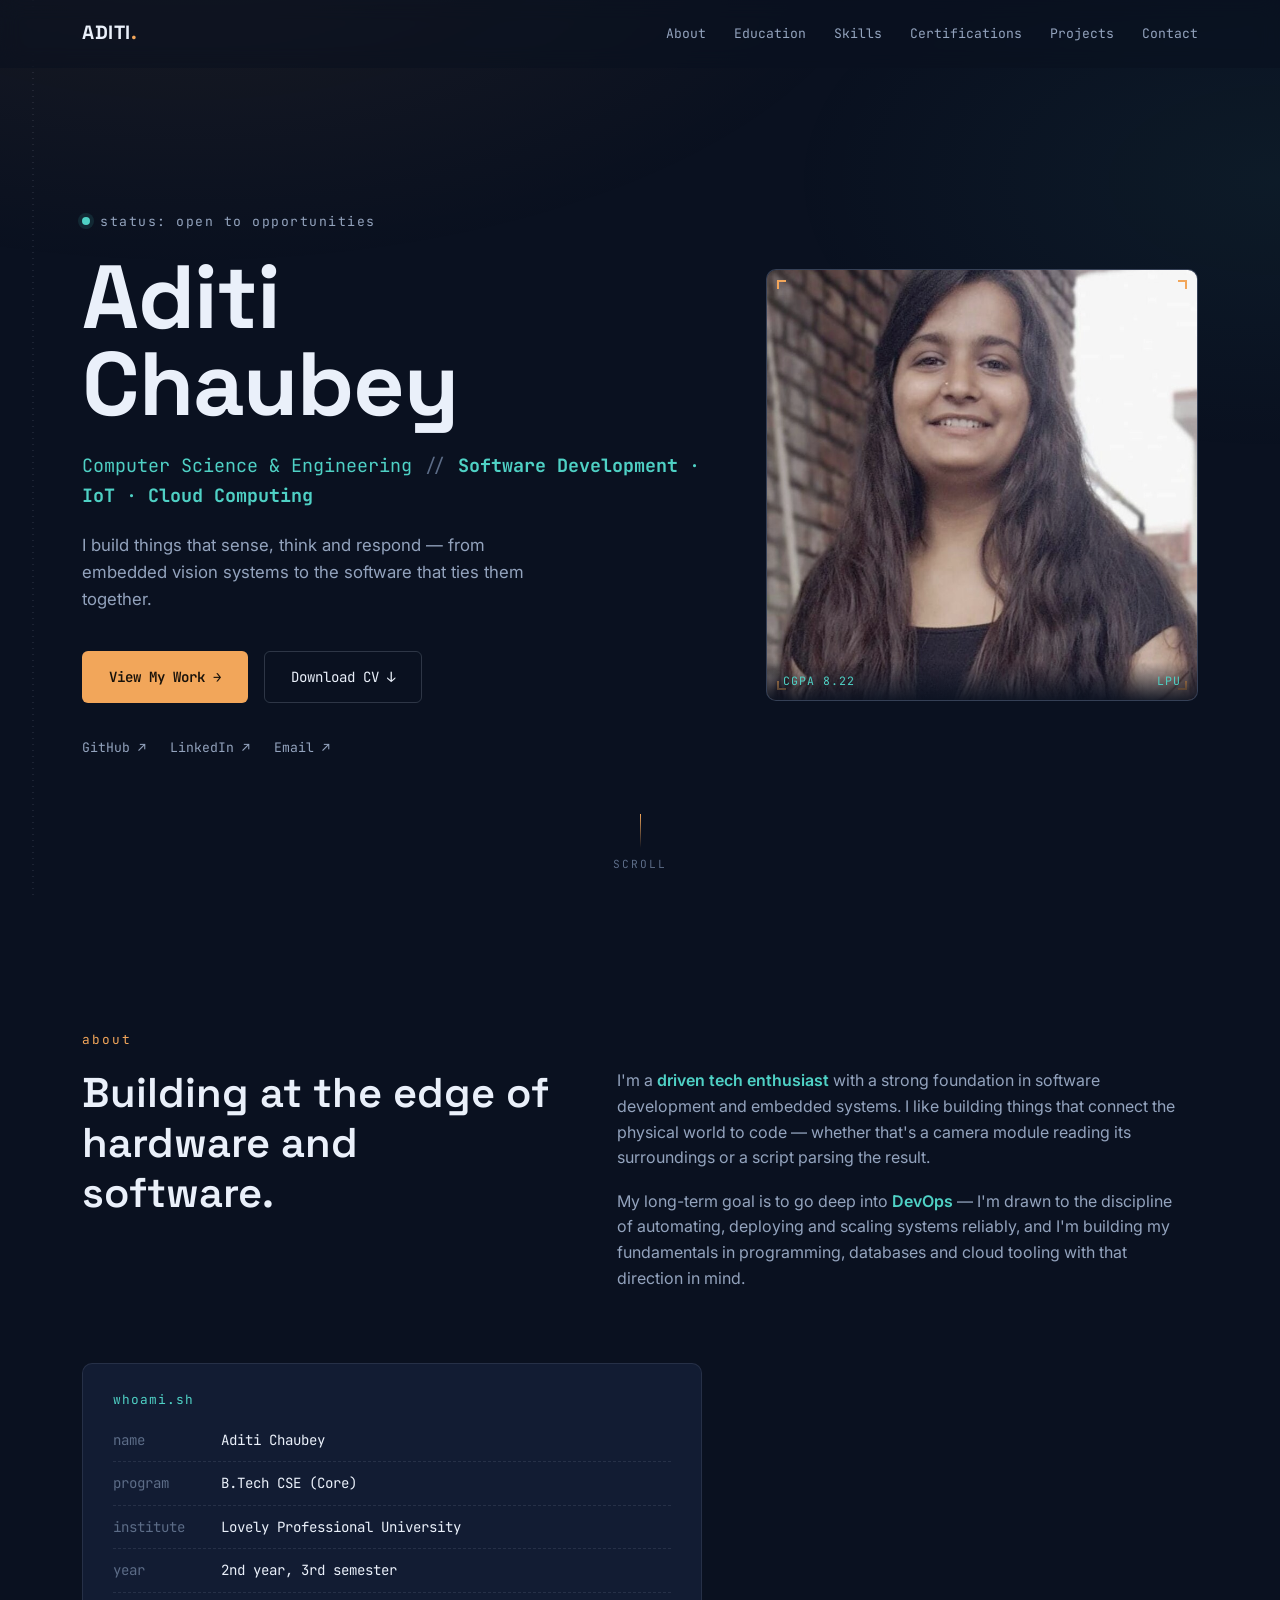
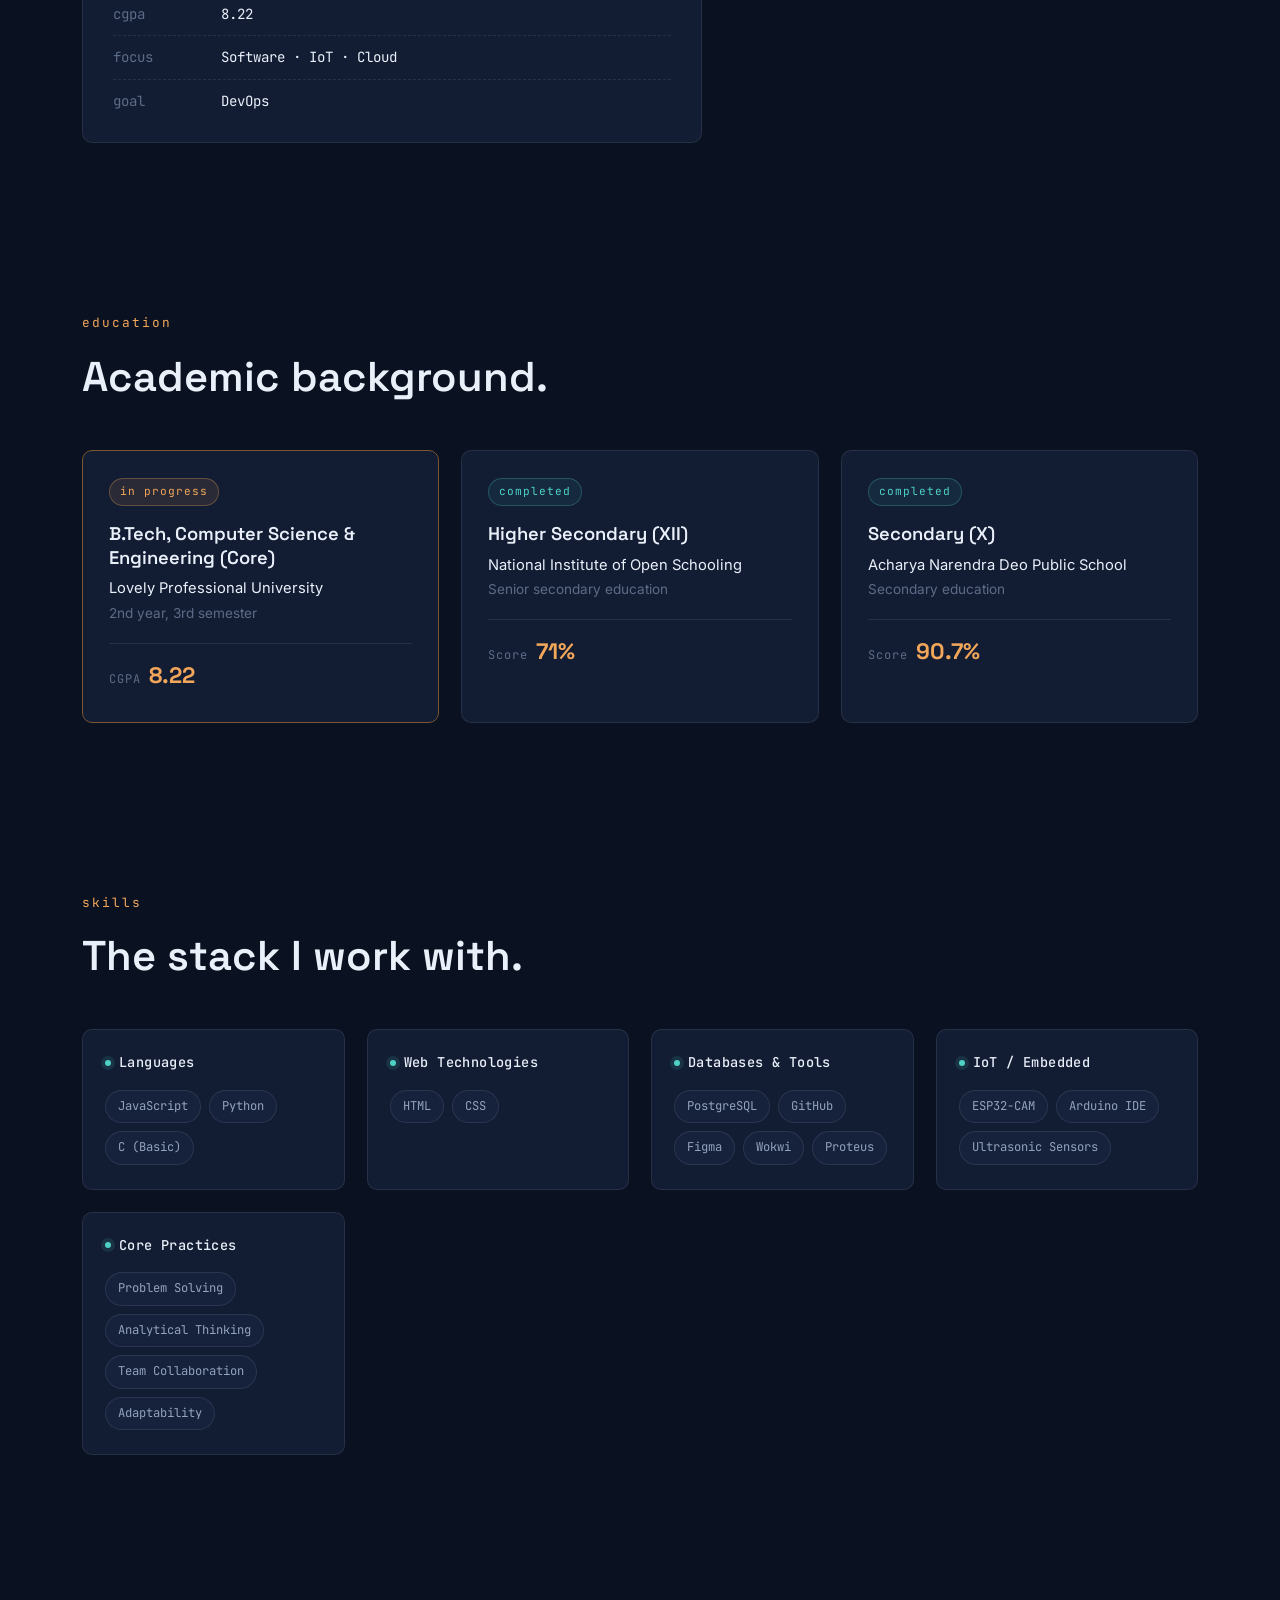
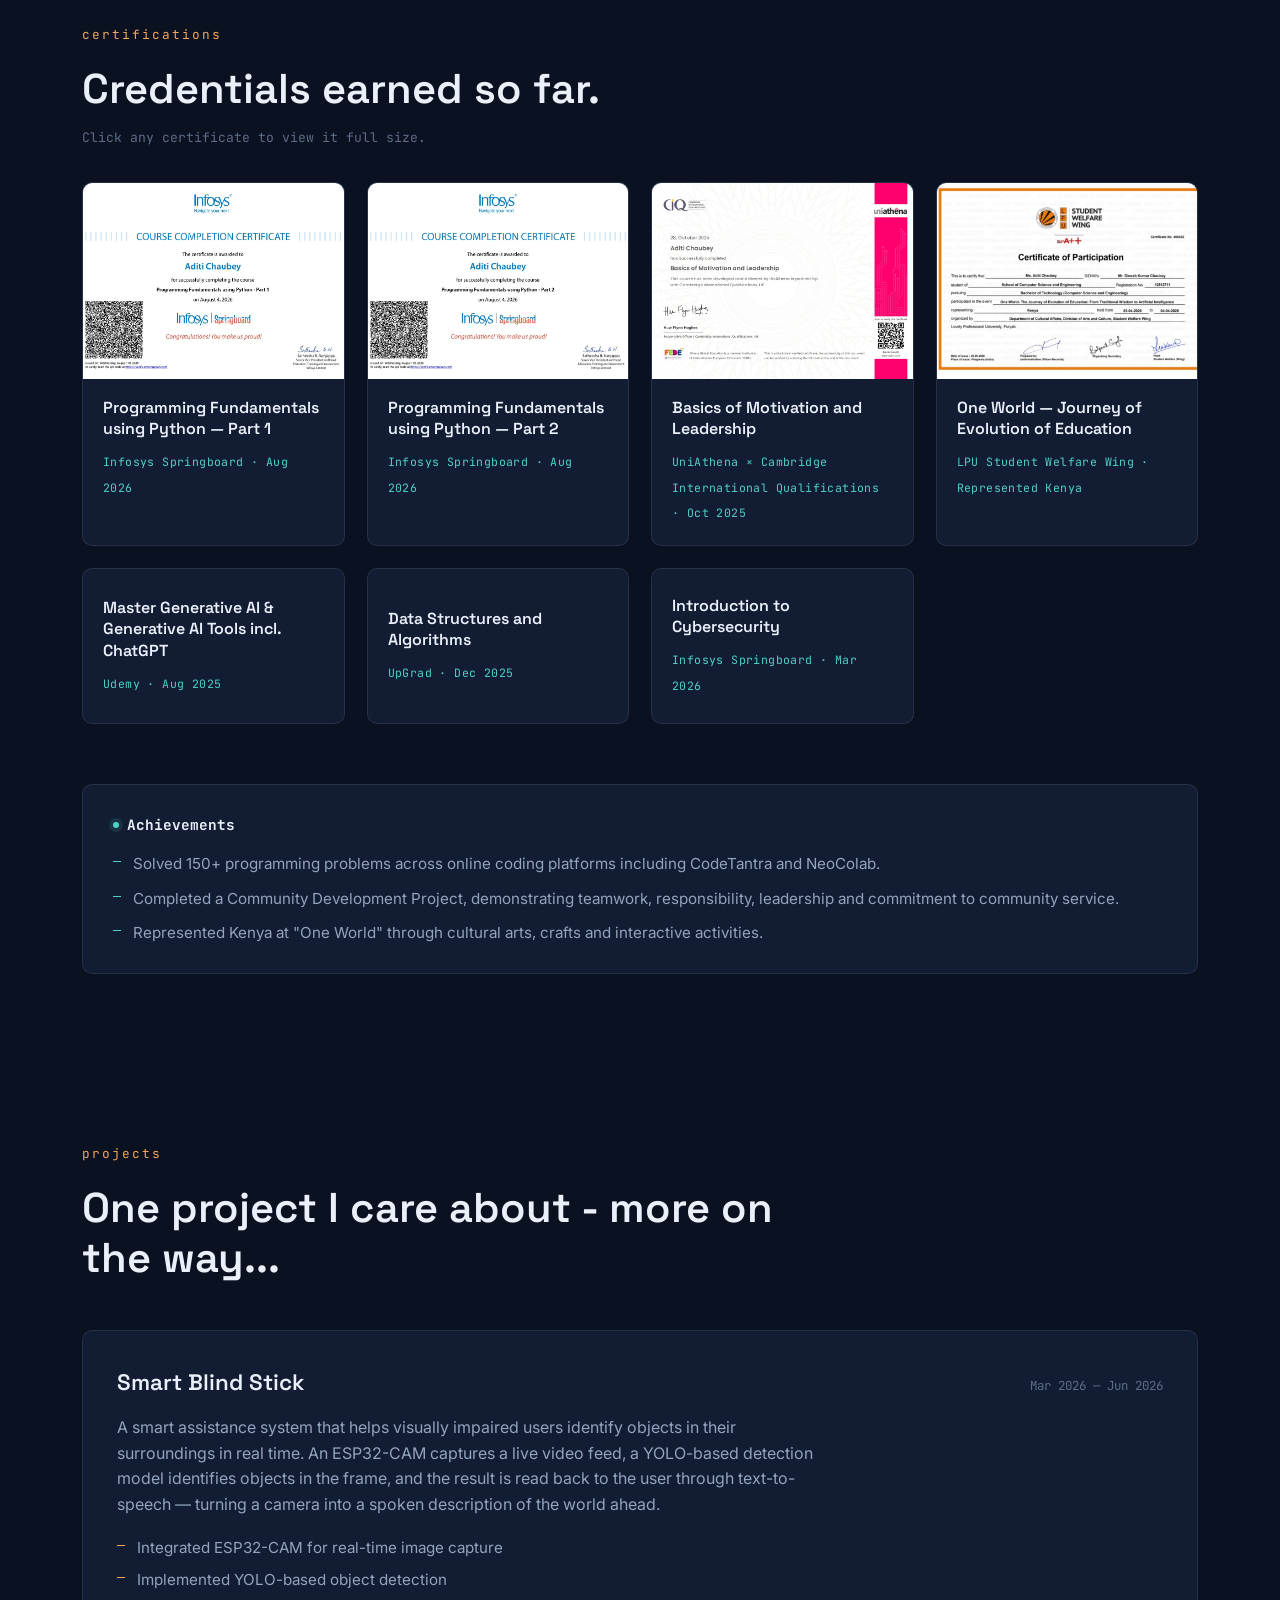
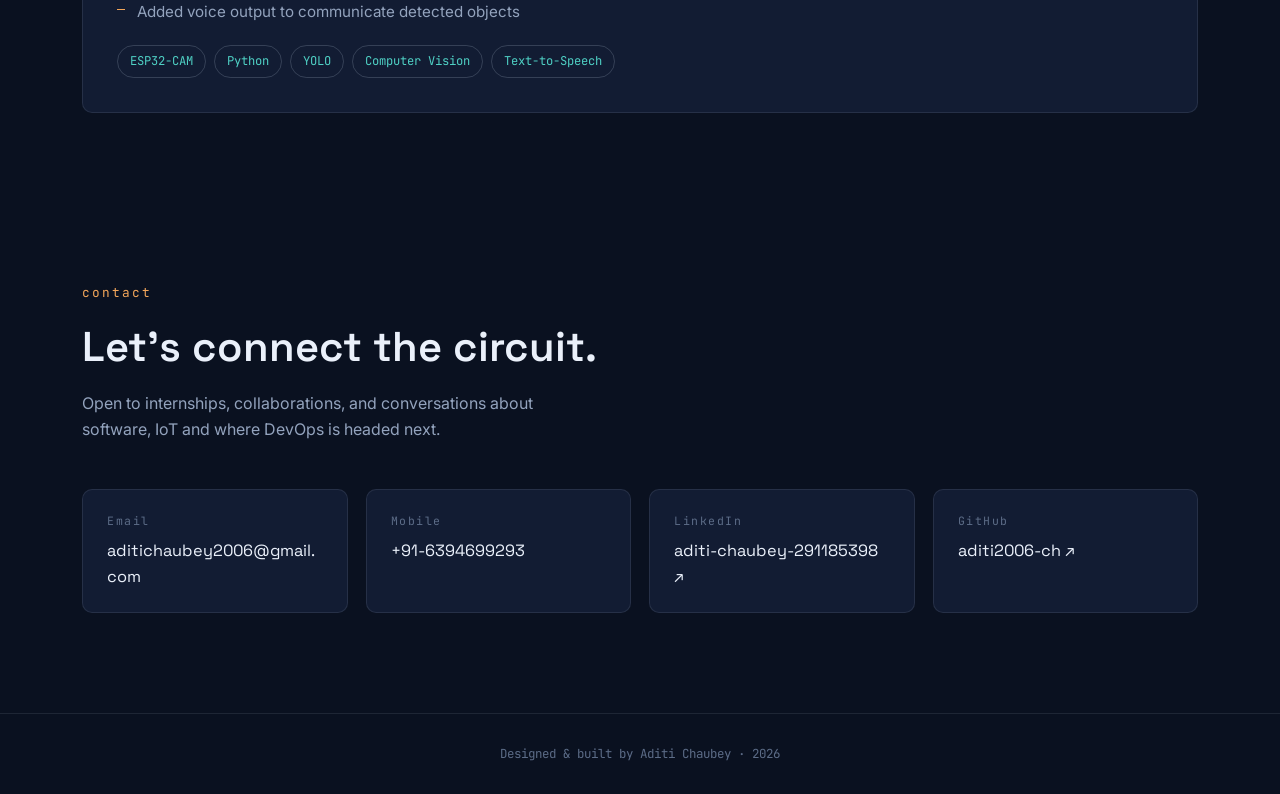
==== commit 8eb6de09: "Update index.html" ====
--- a/index.html
+++ b/index.html
@@ -246,7 +246,7 @@
   <!-- ============ PROJECTS ============ -->
   <section id="projects" class="section">
     <p class="section-eyebrow">projects</p>
-    <h2 class="section-title" data-reveal>What I'm working on.</h2>
+    <h2 class="section-title" data-reveal>One project I care about - more on the way...</h2>
 
     <div class="project-list">
       <article class="project-card" data-reveal>
--- a/style.css
+++ b/style.css
@@ -0,0 +1,432 @@
+/* =========================================================
+   TOKENS
+   ========================================================= */
+:root{
+  --bg: #0A1120;
+  --bg-soft: #0D1526;
+  --surface: #121C33;
+  --surface-2: #16213C;
+  --border: rgba(210, 225, 245, 0.10);
+  --border-strong: rgba(210, 225, 245, 0.18);
+
+  --accent: #F2A65A;      /* copper / circuit-trace amber */
+  --accent-dim: #7A5730;
+  --accent-2: #4FD1C5;    /* indicator teal */
+
+  --text: #EAF0FA;
+  --text-muted: #93A3BD;
+  --text-faint: #5C6C87;
+
+  --font-display: 'Space Grotesk', sans-serif;
+  --font-body: 'Inter', sans-serif;
+  --font-mono: 'JetBrains Mono', monospace;
+
+  --maxw: 1180px;
+  --radius: 10px;
+}
+
+*{ box-sizing: border-box; margin:0; padding:0; }
+
+html{
+  scroll-behavior: smooth;
+}
+
+@media (prefers-reduced-motion: reduce){
+  html{ scroll-behavior: auto; }
+  *{ animation-duration: 0.001ms !important; animation-iteration-count: 1 !important; transition-duration: 0.001ms !important; }
+}
+
+body{
+  background: var(--bg);
+  color: var(--text);
+  font-family: var(--font-body);
+  line-height: 1.6;
+  overflow-x: hidden;
+}
+
+img{ max-width: 100%; display:block; }
+a{ color: inherit; text-decoration: none; }
+ul{ list-style: none; }
+
+::selection{ background: var(--accent); color: #14100a; }
+
+/* focus visibility */
+a:focus-visible, button:focus-visible{
+  outline: 2px solid var(--accent-2);
+  outline-offset: 3px;
+  border-radius: 4px;
+}
+
+/* subtle grain / vignette for depth */
+.grain{
+  position: fixed; inset:0; pointer-events:none; z-index: 0;
+  background:
+    radial-gradient(1200px 600px at 15% -10%, rgba(242,166,90,0.07), transparent 60%),
+    radial-gradient(900px 500px at 100% 20%, rgba(79,209,197,0.05), transparent 55%);
+}
+
+/* the signature circuit trace running the height of the page */
+.trace-line{
+  position: absolute; top:0; left: 32px; height: 100%; z-index: 0;
+  pointer-events: none;
+}
+.trace-line line{
+  stroke: var(--border-strong);
+  stroke-width: 1;
+  stroke-dasharray: 1 5;
+  vector-effect: non-scaling-stroke;
+}
+@media (max-width: 860px){ .trace-line{ display:none; } }
+
+.node{
+  display:inline-block; width:8px; height:8px; border-radius:50%;
+  background: var(--accent-2); margin-right:10px;
+  box-shadow: 0 0 0 4px rgba(79,209,197,0.12);
+  animation: pulse 2.4s ease-in-out infinite;
+}
+.node.small{ width:6px; height:6px; margin-right:8px; }
+@keyframes pulse{
+  0%,100%{ box-shadow: 0 0 0 4px rgba(79,209,197,0.12); }
+  50%{ box-shadow: 0 0 0 8px rgba(79,209,197,0.04); }
+}
+
+/* =========================================================
+   NAV
+   ========================================================= */
+.navbar{
+  position: fixed; top:0; left:0; right:0; z-index: 100;
+  backdrop-filter: blur(10px);
+  background: rgba(10,17,32,0.55);
+  border-bottom: 1px solid transparent;
+  transition: border-color .3s ease, background .3s ease;
+}
+.navbar.scrolled{
+  border-bottom-color: var(--border);
+  background: rgba(10,17,32,0.85);
+}
+.nav-inner{
+  max-width: var(--maxw); margin:0 auto; padding: 18px 32px;
+  display:flex; align-items:center; justify-content:space-between;
+}
+.nav-logo{
+  font-family: var(--font-display); font-weight:700; font-size:1.2rem; letter-spacing: 0.5px;
+}
+.nav-logo .dot{ color: var(--accent); }
+.nav-links{
+  display:flex; gap: 28px;
+}
+.nav-links a{
+  font-family: var(--font-mono); font-size: 0.82rem; color: var(--text-muted);
+  display:flex; align-items:center; gap:6px;
+  transition: color .2s ease;
+  position: relative;
+}
+.nav-links a .tag{ color: var(--accent-dim); font-size: 0.72rem; }
+.nav-links a:hover{ color: var(--text); }
+.nav-links a:hover .tag{ color: var(--accent); }
+
+.nav-toggle{
+  display:none; flex-direction:column; gap:5px; background:none; border:none; cursor:pointer; padding:6px;
+}
+.nav-toggle span{ width:22px; height:2px; background: var(--text); display:block; transition: transform .25s ease, opacity .25s ease; }
+
+@media (max-width: 860px){
+  .nav-toggle{ display:flex; }
+  .nav-links{
+    position: fixed; top: 0; right: 0; height: 100vh; width: min(78vw, 320px);
+    background: var(--bg-soft); border-left: 1px solid var(--border);
+    flex-direction: column; justify-content:center; gap: 26px; padding: 40px;
+    transform: translateX(100%); transition: transform .35s ease;
+  }
+  .nav-links.open{ transform: translateX(0); }
+  .nav-links a{ font-size: 1rem; }
+  .nav-toggle.open span:nth-child(1){ transform: translateY(7px) rotate(45deg); }
+  .nav-toggle.open span:nth-child(2){ opacity: 0; }
+  .nav-toggle.open span:nth-child(3){ transform: translateY(-7px) rotate(-45deg); }
+}
+
+/* =========================================================
+   LAYOUT / SECTION SCAFFOLDING
+   ========================================================= */
+main{ position: relative; z-index: 1; }
+
+.section{
+  max-width: var(--maxw); margin: 0 auto; padding: 130px 32px 40px;
+}
+.section-eyebrow{
+  font-family: var(--font-mono); color: var(--accent); font-size: 0.8rem;
+  letter-spacing: 2px; margin-bottom: 18px;
+}
+.section-title{
+  font-family: var(--font-display); font-weight: 600;
+  font-size: clamp(1.7rem, 3.4vw, 2.6rem); line-height: 1.2; margin-bottom: 48px;
+  max-width: 720px;
+}
+.section-note{
+  font-family: var(--font-mono); font-size: 0.82rem; color: var(--text-faint); margin: -34px 0 34px;
+}
+
+[data-reveal]{
+  opacity: 0; transform: translateY(26px);
+  transition: opacity .7s cubic-bezier(.2,.7,.3,1), transform .7s cubic-bezier(.2,.7,.3,1);
+}
+[data-reveal].in-view{ opacity: 1; transform: none; }
+
+/* =========================================================
+   HERO
+   ========================================================= */
+.hero{
+  min-height: 100vh; display:flex; flex-direction:column; justify-content:center;
+  max-width: var(--maxw); margin: 0 auto; padding: 130px 32px 60px; position: relative;
+}
+.hero-grid{
+  display:grid; grid-template-columns: 1.3fr 0.9fr; gap: 60px; align-items:center;
+}
+.eyebrow{
+  display:flex; align-items:center; font-family: var(--font-mono); font-size: 0.82rem;
+  color: var(--text-muted); letter-spacing: 1.5px; margin-bottom: 22px;
+}
+.hero-name{
+  font-family: var(--font-display); font-weight: 700;
+  font-size: clamp(3rem, 8vw, 5.6rem); line-height: 0.98; letter-spacing: -1px;
+  margin-bottom: 22px;
+}
+.hero-role{
+  font-family: var(--font-mono); font-size: clamp(0.95rem, 1.6vw, 1.15rem);
+  color: var(--accent-2); margin-bottom: 22px; line-height:1.6;
+}
+.hero-role .pipe{ color: var(--text-faint); margin: 0 12px; }
+.hero-desc{
+  max-width: 480px; color: var(--text-muted); font-size: 1.05rem; margin-bottom: 38px;
+}
+.hero-cta{ display:flex; gap:16px; flex-wrap:wrap; margin-bottom: 34px; }
+
+.btn{
+  font-family: var(--font-mono); font-size: 0.88rem; padding: 14px 26px; border-radius: 6px;
+  display:inline-flex; align-items:center; gap:8px; transition: all .25s ease; border: 1px solid transparent;
+}
+.btn-primary{
+  background: var(--accent); color: #17110a; font-weight:600;
+}
+.btn-primary:hover{ background: #ffb974; transform: translateY(-2px); box-shadow: 0 8px 24px rgba(242,166,90,0.25); }
+.btn-outline{
+  border-color: var(--border-strong); color: var(--text);
+}
+.btn-outline:hover{ border-color: var(--accent-2); color: var(--accent-2); transform: translateY(-2px); }
+
+.hero-links{ display:flex; gap:24px; flex-wrap: wrap; }
+.hero-links a{
+  font-family: var(--font-mono); font-size: 0.82rem; color: var(--text-muted);
+  border-bottom: 1px solid transparent;
+}
+.hero-links a:hover{ color: var(--accent-2); border-color: var(--accent-2); }
+
+/* hero portrait "scan frame" */
+.scanframe{
+  position: relative; border-radius: var(--radius); overflow:hidden;
+  border: 1px solid var(--border-strong);
+  background: var(--surface);
+  aspect-ratio: 1/1;
+}
+.scanframe img{ width:100%; height:100%; object-fit: cover; filter: grayscale(15%) contrast(1.03); }
+.corner{ position:absolute; width:24px; height:24px; stroke: var(--accent); stroke-width:2; fill:none; }
+.corner.tl{ top:10px; left:10px; }
+.corner.tr{ top:10px; right:10px; }
+.corner.bl{ bottom:10px; left:10px; }
+.corner.br{ bottom:10px; right:10px; }
+.scan-readout{
+  position:absolute; left:0; right:0; bottom:0; padding: 10px 16px;
+  display:flex; justify-content:space-between;
+  background: linear-gradient(0deg, rgba(10,17,32,0.9), transparent);
+  font-family: var(--font-mono); font-size: 0.72rem; color: var(--accent-2); letter-spacing: 1px;
+}
+
+.scroll-cue{
+  position:absolute; bottom: 26px; left: 50%; transform: translateX(-50%);
+  display:flex; flex-direction:column; align-items:center; gap:8px;
+  font-family: var(--font-mono); font-size: 0.7rem; letter-spacing: 2px; color: var(--text-faint);
+}
+.scroll-cue span{
+  width:1px; height: 34px; background: linear-gradient(var(--accent), transparent);
+  animation: scrolldown 1.8s ease-in-out infinite;
+}
+@keyframes scrolldown{
+  0%{ transform: scaleY(0); transform-origin: top; opacity: 0.4; }
+  50%{ transform: scaleY(1); transform-origin: top; opacity: 1; }
+  51%{ transform-origin: bottom; }
+  100%{ transform: scaleY(0); transform-origin: bottom; opacity: 0.4; }
+}
+
+@media (max-width: 860px){
+  .hero-grid{ grid-template-columns: 1fr; }
+  .hero-visual{ order:-1; max-width: 280px; margin: 0 auto 20px; }
+}
+
+/* =========================================================
+   ABOUT
+   ========================================================= */
+.about-grid{
+  display:grid; grid-template-columns: 0.9fr 1.1fr; gap: 60px;
+}
+.about-body p{ color: var(--text-muted); margin-bottom: 18px; max-width: 560px; }
+.about-body strong{ color: var(--accent-2); font-weight: 600; }
+.about-stats{
+  display:flex; gap: 36px; margin-top: 30px; flex-wrap: wrap;
+}
+.stat{ display:flex; flex-direction:column; }
+.stat-num{ font-family: var(--font-display); font-size: 2.2rem; color: var(--accent); font-weight:700; }
+.stat-label{ font-family: var(--font-mono); font-size: 0.74rem; color: var(--text-faint); letter-spacing: 1px; margin-top:4px; }
+
+@media (max-width: 860px){ .about-grid{ grid-template-columns: 1fr; gap: 20px; } }
+
+/* =========================================================
+   WHOAMI BLOCK (about section)
+   ========================================================= */
+.whoami{
+  margin-top: 54px; background: var(--surface); border: 1px solid var(--border);
+  border-radius: var(--radius); padding: 26px 30px 30px; max-width: 620px;
+}
+.whoami-head{
+  font-family: var(--font-mono); font-size: 0.8rem; color: var(--accent-2); margin-bottom: 18px; letter-spacing: 1px;
+}
+.whoami-grid{ display:flex; flex-direction:column; gap: 10px; }
+.whoami-row{
+  display:flex; gap: 18px; font-family: var(--font-mono); font-size: 0.88rem;
+  padding-bottom: 10px; border-bottom: 1px dashed var(--border);
+}
+.whoami-row:last-child{ border-bottom:none; padding-bottom:0; }
+.whoami-key{ width: 90px; flex-shrink:0; color: var(--text-faint); }
+.whoami-val{ color: var(--text); }
+
+/* =========================================================
+   EDUCATION CARDS (no timeline, no years)
+   ========================================================= */
+.edu-grid{
+  display:grid; grid-template-columns: repeat(auto-fit, minmax(260px, 1fr)); gap: 22px;
+}
+.edu-card{
+  background: var(--surface); border: 1px solid var(--border); border-radius: var(--radius);
+  padding: 26px 26px 28px; transition: border-color .25s ease, transform .25s ease;
+}
+.edu-card:hover{ border-color: var(--border-strong); transform: translateY(-3px); }
+.edu-card-current{ border-color: var(--accent-dim); }
+.edu-status{
+  display:inline-block; font-family: var(--font-mono); font-size: 0.7rem; letter-spacing: 1px;
+  color: var(--accent-2); background: rgba(79,209,197,0.08); border: 1px solid rgba(79,209,197,0.25);
+  padding: 4px 10px; border-radius: 20px; margin-bottom: 16px;
+}
+.edu-card-current .edu-status{
+  color: var(--accent); background: rgba(242,166,90,0.1); border-color: rgba(242,166,90,0.3);
+}
+.edu-card h3{
+  font-family: var(--font-display); font-size: 1.15rem; font-weight:600; margin-bottom: 8px; line-height:1.3;
+}
+.edu-place{ color: var(--text); font-size: 0.92rem; margin-bottom: 2px; }
+.edu-detail{ color: var(--text-faint); font-size: 0.85rem; margin-bottom: 18px; }
+.edu-score{
+  display:flex; align-items:baseline; gap: 8px; padding-top: 14px; border-top: 1px solid var(--border);
+}
+.edu-score span{ font-family: var(--font-mono); font-size: 0.75rem; color: var(--text-faint); letter-spacing: 1px; }
+.edu-score strong{ font-family: var(--font-display); font-size: 1.4rem; color: var(--accent); }
+
+/* =========================================================
+   SKILLS
+   ========================================================= */
+.skills-board{
+  display:grid; grid-template-columns: repeat(auto-fit, minmax(240px, 1fr)); gap: 22px;
+}
+.skill-group{
+  background: var(--surface); border: 1px solid var(--border); border-radius: var(--radius);
+  padding: 22px 22px 24px; transition: border-color .25s ease, transform .25s ease;
+}
+.skill-group:hover{ border-color: var(--border-strong); transform: translateY(-3px); }
+.skill-group h3{
+  font-family: var(--font-mono); font-size: 0.85rem; font-weight:500; color: var(--text);
+  display:flex; align-items:center; margin-bottom: 16px; letter-spacing: 0.4px;
+}
+.chips{ display:flex; flex-wrap:wrap; gap: 8px; }
+.chip{
+  font-family: var(--font-mono); font-size: 0.76rem; padding: 6px 12px; border-radius: 20px;
+  background: var(--surface-2); color: var(--text-muted); border: 1px solid var(--border);
+}
+.chip-outline{ background: transparent; border-color: var(--border-strong); color: var(--accent-2); }
+
+/* =========================================================
+   PROJECTS
+   ========================================================= */
+.project-card{
+  background: var(--surface); border:1px solid var(--border); border-radius: var(--radius);
+  padding: 34px; transition: border-color .25s ease, transform .25s ease;
+}
+.project-card:hover{ border-color: var(--accent-dim); transform: translateY(-3px); }
+.project-head{
+  display:flex; justify-content:space-between; align-items:baseline; gap: 20px; flex-wrap:wrap;
+  margin-bottom: 14px;
+}
+.project-head h3{ font-family: var(--font-display); font-size: 1.4rem; font-weight:600; }
+.project-date{ font-family: var(--font-mono); font-size: 0.78rem; color: var(--text-faint); }
+.project-card > p{ color: var(--text-muted); margin-bottom: 18px; max-width: 720px; }
+.project-highlights{ margin-bottom: 20px; }
+.project-highlights li{
+  position:relative; padding-left: 20px; color: var(--text-muted); margin-bottom: 8px; font-size: 0.95rem;
+}
+.project-highlights li::before{
+  content:''; position:absolute; left:0; top: 9px; width:8px; height:1px; background: var(--accent);
+}
+
+/* =========================================================
+   CERTIFICATIONS
+   ========================================================= */
+.cert-grid{
+  display:grid; grid-template-columns: repeat(auto-fill, minmax(260px, 1fr)); gap: 22px; margin-bottom: 60px;
+}
+.cert-card{
+  background: var(--surface); border:1px solid var(--border); border-radius: var(--radius);
+  overflow:hidden; display:flex; flex-direction:column; transition: border-color .25s ease, transform .25s ease;
+}
+.cert-card:hover{ border-color: var(--accent-dim); transform: translateY(-4px); }
+.cert-thumb{ aspect-ratio: 4/3; overflow:hidden; background:#0d1526; }
+.cert-thumb img{ width:100%; height:100%; object-fit: cover; transition: transform .4s ease; }
+.cert-card:hover .cert-thumb img{ transform: scale(1.04); }
+.cert-info{ padding: 18px 20px 20px; }
+.cert-info h3{ font-family: var(--font-display); font-size: 1rem; font-weight:600; margin-bottom: 8px; line-height:1.35; }
+.cert-info span{ font-family: var(--font-mono); font-size: 0.72rem; color: var(--accent-2); letter-spacing: 0.4px; }
+.cert-plain{ justify-content:center; min-height: 100%; }
+.cert-plain .cert-info{ padding: 26px 20px; }
+
+.achievements{
+  background: var(--surface); border:1px solid var(--border); border-radius: var(--radius); padding: 28px 30px;
+}
+.achievements h3{
+  font-family: var(--font-mono); font-size: 0.9rem; color: var(--text); margin-bottom: 16px; display:flex; align-items:center;
+}
+.achievements li{
+  position:relative; padding-left:20px; color: var(--text-muted); margin-bottom:10px; font-size:0.95rem;
+}
+.achievements li:last-child{ margin-bottom:0; }
+.achievements li::before{ content:''; position:absolute; left:0; top:9px; width:8px; height:1px; background: var(--accent-2); }
+
+/* =========================================================
+   CONTACT
+   ========================================================= */
+.contact-section{ padding-bottom: 100px; }
+.contact-lede{ color: var(--text-muted); max-width: 520px; margin-top: -28px; margin-bottom: 46px; }
+.contact-grid{
+  display:grid; grid-template-columns: repeat(auto-fit, minmax(230px, 1fr)); gap: 18px;
+}
+.contact-card{
+  background: var(--surface); border:1px solid var(--border); border-radius: var(--radius);
+  padding: 22px 24px; display:flex; flex-direction:column; gap:8px;
+  transition: border-color .25s ease, transform .25s ease;
+}
+.contact-card:hover{ border-color: var(--accent); transform: translateY(-3px); }
+.contact-label{ font-family: var(--font-mono); font-size: 0.72rem; color: var(--text-faint); letter-spacing: 1.5px; }
+.contact-value{ font-family: var(--font-display); font-size: 1.02rem; word-break: break-word; }
+
+/* =========================================================
+   FOOTER
+   ========================================================= */
+.footer{
+  text-align:center; padding: 30px 20px; color: var(--text-faint);
+  font-family: var(--font-mono); font-size: 0.78rem; border-top: 1px solid var(--border); position:relative; z-index:1;
+}
